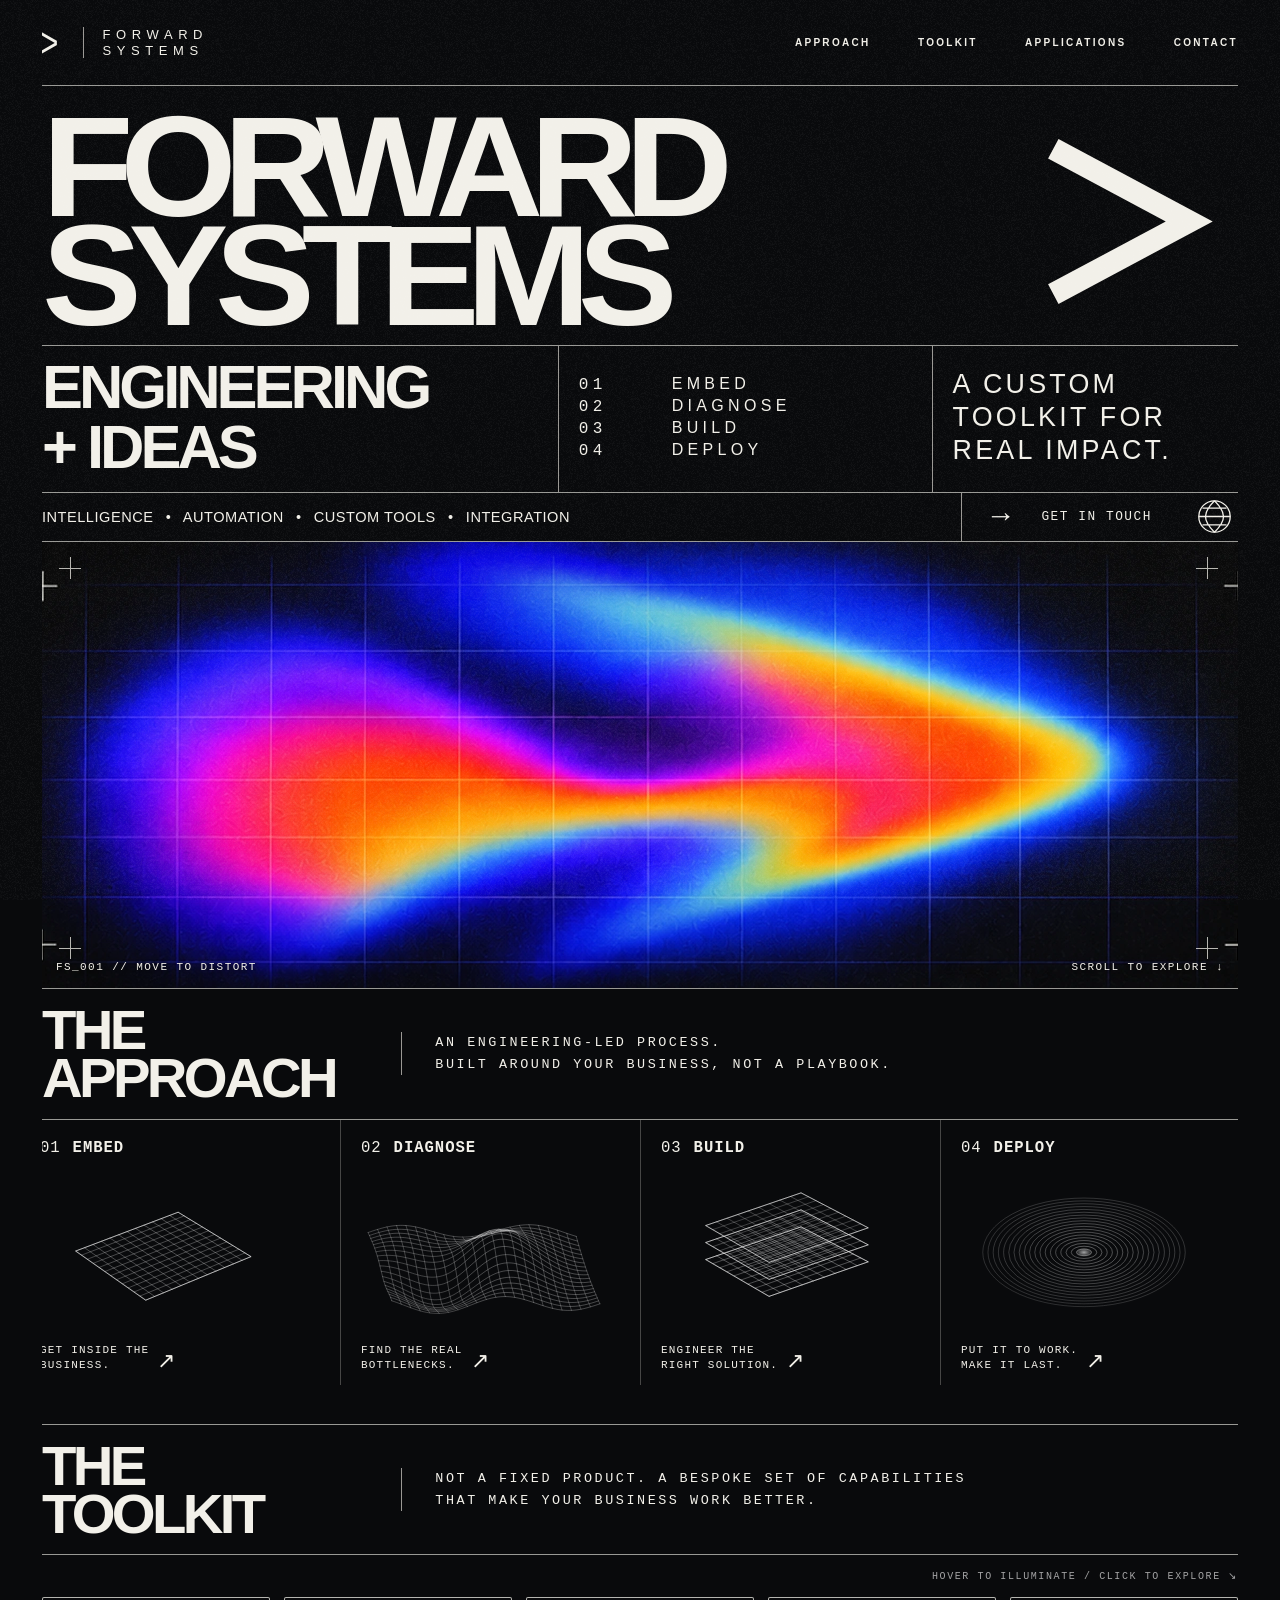
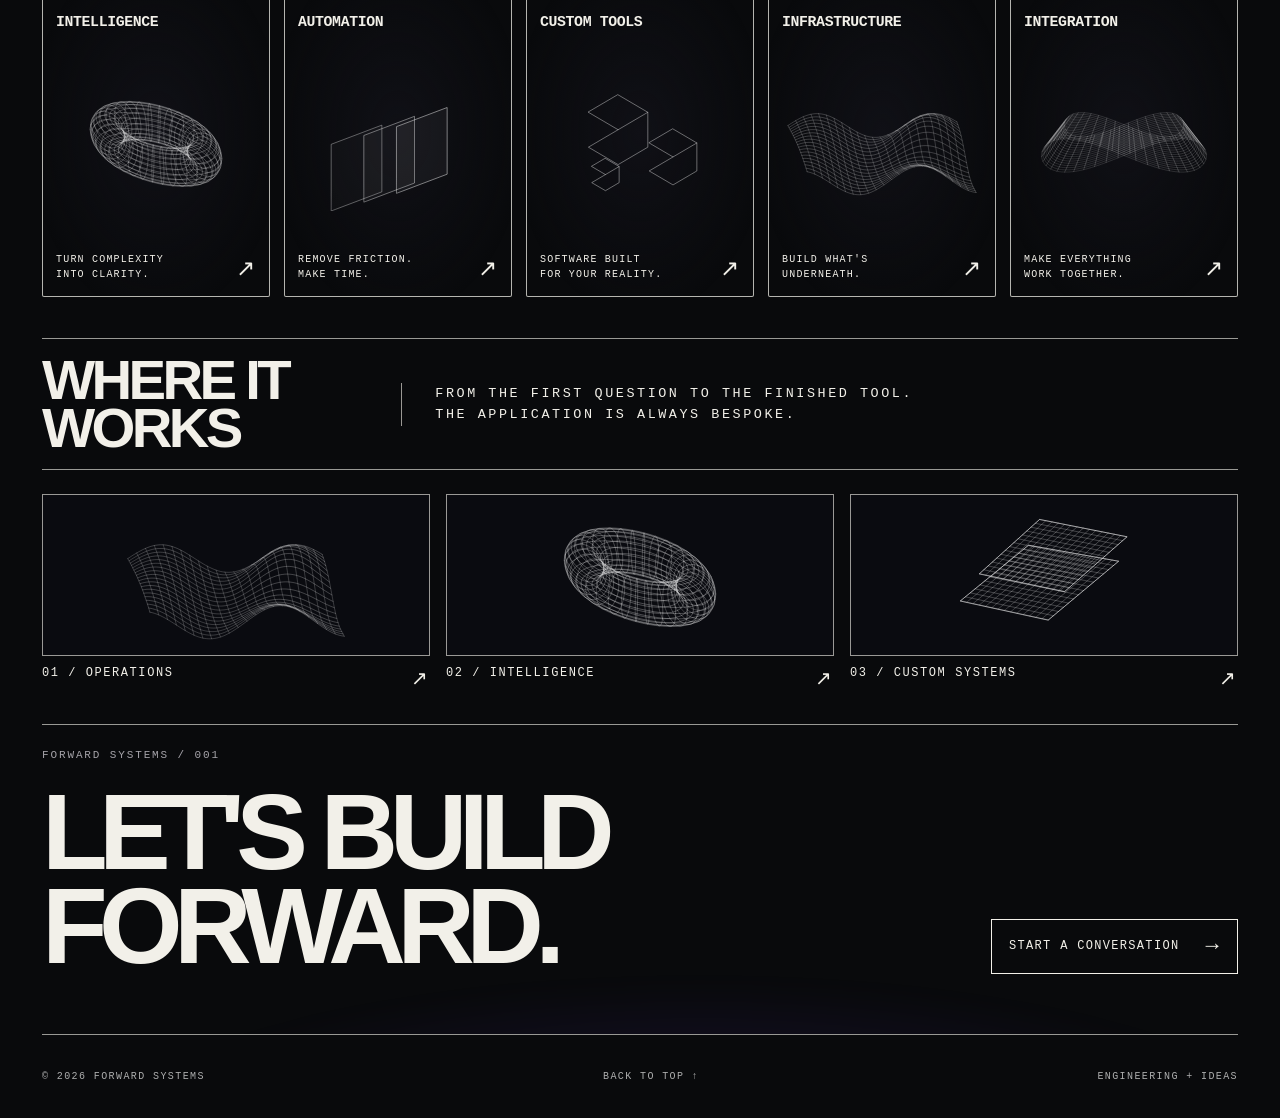
==== index.html @ bcd128d0 "Forward Systems V5 launch" ====
<!doctype html>
<html lang="en">
<head>
  <meta charset="utf-8">
  <meta name="viewport" content="width=device-width, initial-scale=1">
  <meta name="theme-color" content="#090a0c">
  <meta name="description" content="Forward Systems embeds inside organizations to find friction and build bespoke technology, tools, and workflows that transform business.">
  <title>Forward Systems | Engineering + Ideas</title>
  <link rel="icon" href="assets/favicon.svg" type="image/svg+xml">
  <link rel="preload" as="image" href="assets/heatmap-hero.webp">
  <link rel="stylesheet" href="styles.css">
  <script src="script.js" defer></script>
  <script src="hero-fluid.js" defer></script>
</head>
<body>
  <div class="page-wrap" id="top">
    <header class="masthead" aria-label="Main navigation">
      <a class="site-signature" href="#top" aria-label="Forward Systems, home"><span class="micro-chevron" aria-hidden="true">&gt;</span><span class="signature-name">FORWARD<br>SYSTEMS</span></a>
      <nav class="site-links" id="site-links" aria-label="Sections">
        <a href="#approach">APPROACH</a>
        <a href="#toolkit">TOOLKIT</a>
        <a href="#applications">APPLICATIONS</a>
        <a href="#contact">CONTACT</a>
      </nav>
      <button class="menu-toggle" id="menu-toggle" type="button" aria-controls="site-links" aria-expanded="false" aria-label="Toggle navigation"><span></span><span></span></button>
    </header>

    <main>
      <section class="splash" aria-labelledby="splash-heading">
        <div class="hero-heading-row">
          <h1 id="splash-heading">FORWARD<br>SYSTEMS</h1>
          <div class="hero-glyph" aria-hidden="true"><svg viewBox="0 0 190 190"><path d="M25 25 L156 95 L25 165" stroke="currentColor" stroke-width="23" stroke-linecap="square" stroke-linejoin="miter" fill="none"/></svg></div>
        </div>
        <div class="intro-matrix">
          <div class="intro-main">ENGINEERING<br><span>+ IDEAS</span></div>
          <div class="intro-steps"><span><b>01</b> EMBED</span><span><b>02</b> DIAGNOSE</span><span><b>03</b> BUILD</span><span><b>04</b> DEPLOY</span></div>
          <div class="intro-belief">A CUSTOM<br>TOOLKIT FOR<br>REAL IMPACT.</div>
        </div>
        <div class="ticker">
          <span class="ticker-list">INTELLIGENCE <i>•</i> AUTOMATION <i>•</i> CUSTOM TOOLS <i>•</i> INTEGRATION</span>
          <a href="#contact" class="ticker-link"><span aria-hidden="true">→</span> GET IN TOUCH</a>
          <span class="globe" aria-hidden="true"><svg viewBox="0 0 40 40" fill="none" stroke="currentColor" stroke-width="1.4"><circle cx="20" cy="20" r="17"/><path d="M3 20h34M20 3c-13 13-13 21 0 34M20 3c13 13 13 21 0 34M7 11h26M7 29h26"/></svg></span>
        </div>
        <div class="heatmap-stage" id="heatmap-stage" aria-label="Abstract illuminated heatmap moving across a technical grid">
          <img class="heatmap-fallback" src="assets/heatmap-hero.webp" alt="An infrared-inspired ribbon of electric blue, orange, and magenta light flowing through a dark geometric grid" fetchpriority="high">
          <canvas class="heatmap-fluid" id="heatmap-fluid" aria-hidden="true"></canvas>
          <span class="heatmap-corner top-left" aria-hidden="true"></span><span class="heatmap-corner top-right" aria-hidden="true"></span><span class="heatmap-corner bottom-left" aria-hidden="true"></span><span class="heatmap-corner bottom-right" aria-hidden="true"></span>
          <div class="heatmap-meta"><span id="heatmap-instruction">FS_001 // MOVE TO DISTORT</span><span>SCROLL TO EXPLORE ↓</span></div>
        </div>
      </section>

      <section class="content-section approach-section" id="approach" aria-labelledby="approach-heading">
        <div class="section-heading-row">
          <h2 id="approach-heading">THE<br>APPROACH</h2>
          <p>AN ENGINEERING-LED PROCESS.<br>BUILT AROUND YOUR BUSINESS, NOT A PLAYBOOK.</p>
        </div>
        <div class="process-grid">
          <button type="button" class="process-tile" data-process="0" aria-pressed="false" aria-label="Explore stage one: Embed">
            <span class="tile-title"><span>01</span> EMBED</span>
            <span class="process-art"><img src="assets/embed.svg" alt=""></span>
            <span class="tile-bottom"><span>GET INSIDE THE<br>BUSINESS.</span><span class="tile-arrow" aria-hidden="true">↗</span></span>
          </button>
          <button type="button" class="process-tile" data-process="1" aria-pressed="false" aria-label="Explore stage two: Diagnose">
            <span class="tile-title"><span>02</span> DIAGNOSE</span>
            <span class="process-art"><img src="assets/diagnose.svg" alt=""></span>
            <span class="tile-bottom"><span>FIND THE REAL<br>BOTTLENECKS.</span><span class="tile-arrow" aria-hidden="true">↗</span></span>
          </button>
          <button type="button" class="process-tile" data-process="2" aria-pressed="false" aria-label="Explore stage three: Build">
            <span class="tile-title"><span>03</span> BUILD</span>
            <span class="process-art"><img src="assets/build.svg" alt=""></span>
            <span class="tile-bottom"><span>ENGINEER THE<br>RIGHT SOLUTION.</span><span class="tile-arrow" aria-hidden="true">↗</span></span>
          </button>
          <button type="button" class="process-tile" data-process="3" aria-pressed="false" aria-label="Explore stage four: Deploy">
            <span class="tile-title"><span>04</span> DEPLOY</span>
            <span class="process-art"><img src="assets/deploy.svg" alt=""></span>
            <span class="tile-bottom"><span>PUT IT TO WORK.<br>MAKE IT LAST.</span><span class="tile-arrow" aria-hidden="true">↗</span></span>
          </button>
        </div>
        <div class="process-expanded" id="process-expanded" hidden aria-live="polite">
          <span id="process-index">01 / EMBED</span>
          <p id="process-description">We work inside your organization to understand the people, workflows, systems, and constraints before proposing a solution.</p>
          <button id="close-process" type="button" aria-label="Close process detail">×</button>
        </div>
      </section>

      <section class="content-section toolkit-section" id="toolkit" aria-labelledby="toolkit-heading">
        <div class="section-heading-row">
          <h2 id="toolkit-heading">THE<br>TOOLKIT</h2>
          <p>NOT A FIXED PRODUCT. A BESPOKE SET OF CAPABILITIES<br>THAT MAKE YOUR BUSINESS WORK BETTER.</p>
        </div>
        <p class="micro-instruction">HOVER TO ILLUMINATE / CLICK TO EXPLORE <span aria-hidden="true">↘</span></p>
        <div class="toolkit-grid">
          <button type="button" class="tool-card" data-tool="intelligence" aria-pressed="false" aria-label="Flip Intelligence card to read details">
            <span class="flip-inner"><span class="flip-front"><strong>INTELLIGENCE</strong><span class="tool-art"><img src="assets/intelligence.svg" alt=""></span><span class="card-foot">TURN COMPLEXITY<br>INTO CLARITY.<b aria-hidden="true">↗</b></span></span><span class="flip-back"><span class="back-overline">01 / TOOLKIT <b aria-hidden="true">×</b></span><strong>INTELLIGENCE</strong><span>Research systems, knowledge infrastructure, data analysis, and decision tools that make information useful.</span><small>TAP TO RETURN ↶</small></span></span>
          </button>
          <button type="button" class="tool-card" data-tool="automation" aria-pressed="false" aria-label="Flip Automation card to read details">
            <span class="flip-inner"><span class="flip-front"><strong>AUTOMATION</strong><span class="tool-art"><img src="assets/automation.svg" alt=""></span><span class="card-foot">REMOVE FRICTION.<br>MAKE TIME.<b aria-hidden="true">↗</b></span></span><span class="flip-back"><span class="back-overline">02 / TOOLKIT <b aria-hidden="true">×</b></span><strong>AUTOMATION</strong><span>Connected workflows that remove repetitive work, reduce errors, and let teams focus on higher-value decisions.</span><small>TAP TO RETURN ↶</small></span></span>
          </button>
          <button type="button" class="tool-card" data-tool="tools" aria-pressed="false" aria-label="Flip Custom Tools card to read details">
            <span class="flip-inner"><span class="flip-front"><strong>CUSTOM TOOLS</strong><span class="tool-art"><img src="assets/tools.svg" alt=""></span><span class="card-foot">SOFTWARE BUILT<br>FOR YOUR REALITY.<b aria-hidden="true">↗</b></span></span><span class="flip-back"><span class="back-overline">03 / TOOLKIT <b aria-hidden="true">×</b></span><strong>CUSTOM TOOLS</strong><span>Purpose-built dashboards, internal apps, interfaces, and products that fit your business instead of forcing a workaround.</span><small>TAP TO RETURN ↶</small></span></span>
          </button>
          <button type="button" class="tool-card" data-tool="infrastructure" aria-pressed="false" aria-label="Flip Infrastructure card to read details">
            <span class="flip-inner"><span class="flip-front"><strong>INFRASTRUCTURE</strong><span class="tool-art"><img src="assets/infrastructure.svg" alt=""></span><span class="card-foot">BUILD WHAT'S<br>UNDERNEATH.<b aria-hidden="true">↗</b></span></span><span class="flip-back"><span class="back-overline">04 / TOOLKIT <b aria-hidden="true">×</b></span><strong>INFRASTRUCTURE</strong><span>Reliable foundations for better operations: data pipelines, system architecture, APIs, and scalable technology.</span><small>TAP TO RETURN ↶</small></span></span>
          </button>
          <button type="button" class="tool-card" data-tool="integration" aria-pressed="false" aria-label="Flip Integration card to read details">
            <span class="flip-inner"><span class="flip-front"><strong>INTEGRATION</strong><span class="tool-art"><img src="assets/integration.svg" alt=""></span><span class="card-foot">MAKE EVERYTHING<br>WORK TOGETHER.<b aria-hidden="true">↗</b></span></span><span class="flip-back"><span class="back-overline">05 / TOOLKIT <b aria-hidden="true">×</b></span><strong>INTEGRATION</strong><span>We connect fragmented platforms, information, and teams into systems that operate as one.</span><small>TAP TO RETURN ↶</small></span></span>
          </button>
        </div>
      </section>

      <section class="content-section applications-section" id="applications" aria-labelledby="applications-heading">
        <div class="section-heading-row compact-heading">
          <h2 id="applications-heading">WHERE IT<br>WORKS</h2>
          <p>FROM THE FIRST QUESTION TO THE FINISHED TOOL.<br>THE APPLICATION IS ALWAYS BESPOKE.</p>
        </div>
        <div class="applications-grid">
          <button type="button" class="application-card" data-application="operations" aria-label="Explore business operations">
            <span class="application-preview"><img src="assets/work-operations.svg" alt=""></span><span class="application-caption"><span>01 / OPERATIONS</span><span>↗</span></span>
          </button>
          <button type="button" class="application-card" data-application="intelligence" aria-label="Explore organizational intelligence">
            <span class="application-preview"><img src="assets/work-intelligence.svg" alt=""></span><span class="application-caption"><span>02 / INTELLIGENCE</span><span>↗</span></span>
          </button>
          <button type="button" class="application-card" data-application="systems" aria-label="Explore custom systems">
            <span class="application-preview"><img src="assets/work-systems.svg" alt=""></span><span class="application-caption"><span>03 / CUSTOM SYSTEMS</span><span>↗</span></span>
          </button>
        </div>
      </section>

      <section class="contact-section" id="contact">
        <div class="contact-label">FORWARD SYSTEMS / 001</div>
        <div class="contact-content"><h2>LET'S BUILD<br>FORWARD.</h2><button type="button" class="contact-button" id="contact-trigger">START A CONVERSATION <span aria-hidden="true">→</span></button></div>
      </section>
    </main>
    <footer class="page-footer"><span>© <span id="year"></span> FORWARD SYSTEMS</span><a href="#top">BACK TO TOP ↑</a><span>ENGINEERING + IDEAS</span></footer>
  </div>

  <dialog class="info-dialog" id="application-dialog" aria-labelledby="application-title"><div class="dialog-content"><button type="button" class="dialog-exit" data-close-dialog aria-label="Close">×</button><div class="dialog-kicker" id="application-kicker"></div><h2 id="application-title"></h2><p id="application-text"></p><a class="dialog-link" href="#contact" id="application-cta">DISCUSS A PROJECT →</a></div></dialog>
  <dialog class="contact-dialog" id="contact-dialog" aria-labelledby="contact-title"><div class="dialog-content"><button type="button" class="dialog-exit" data-close-dialog aria-label="Close">×</button><div class="dialog-kicker">FORWARD SYSTEMS / CONTACT</div><h2 id="contact-title">WHAT ISN'T<br>WORKING?</h2><p>Tell us what you're trying to change. We'll start with a conversation.</p><form id="inquiry-form" action="thank-you.html" method="POST" name="forward-inquiries" data-netlify="true" netlify-honeypot="bot-field"><input type="hidden" name="form-name" value="forward-inquiries"><p class="honeypot"><label>Do not fill this field <input name="bot-field"></label></p><div class="contact-fields"><label>NAME<input required name="name" autocomplete="name" placeholder="Your name"></label><label>EMAIL<input required type="email" name="email" autocomplete="email" placeholder="Your email"></label><label class="wide">WHAT ARE YOU WORKING ON?<textarea required rows="4" name="message" placeholder="A few words about your business or challenge"></textarea></label></div><button type="submit" class="submit-btn">SEND INQUIRY →</button><p id="form-note" class="form-note">Form delivery is configured for Netlify hosting.</p></form></div></dialog>
</body>
</html>
---- styles.css ----
:root{--ink:#090a0c;--chalk:#f2f0e9;--faint:#a7a8aa;--line:rgba(243,241,232,.62);--thin:rgba(243,241,232,.26);--shadow:#14151a;--violet:#ad54ff;--blue:#3a9dff;--green:#baff37}
*{box-sizing:border-box}
html{scroll-behavior:smooth;scroll-padding-top:1.2rem}
body{margin:0;background:#090a0c;color:var(--chalk);font-family:Arial,Helvetica,sans-serif;-webkit-font-smoothing:antialiased}
body:after{content:"";background-image:url('assets/grain.png');background-size:256px 256px;position:fixed;inset:0;pointer-events:none;z-index:20;opacity:.26;mix-blend-mode:screen}
button,input,textarea{font:inherit}
button,a{-webkit-tap-highlight-color:transparent}
button{cursor:pointer}
a{color:inherit;text-decoration:none}
:focus-visible{outline:2px solid var(--green);outline-offset:4px}
.page-wrap{width:min(100% - 84px,1430px);margin:auto;overflow:clip}
.masthead{height:86px;display:flex;align-items:center;justify-content:space-between;border-bottom:1px solid var(--line);position:relative;z-index:10}
.site-signature{display:flex;align-items:center;gap:21px}
.micro-chevron{font-size:42px;line-height:.7;font-weight:300;transform:scaleX(.75);display:inline-block;margin-left:-5px}
.signature-name{font-size:13px;letter-spacing:.43em;line-height:1.16;border-left:1px solid var(--line);padding-left:19px}
.site-links{display:flex;gap:clamp(24px,3.7vw,67px);align-items:center}
.site-links a{font-size:10px;font-weight:700;letter-spacing:.23em;padding:8px 0;transition:color .22s}
.site-links a:hover{color:var(--green)}
.menu-toggle{display:none}
.splash{border-bottom:1px solid var(--line)}
.hero-heading-row{display:flex;align-items:center;justify-content:space-between;gap:5%;padding:22px 0 9px}
.hero-heading-row h1{margin:0;color:var(--chalk);font-family:Arial Black,Arial,Helvetica,sans-serif;font-weight:900;font-size:clamp(84px,11.7vw,178px);letter-spacing:-.089em;line-height:.76;transform:scaleY(.95);transform-origin:left center}
.hero-glyph{flex:0 0 18%;color:var(--chalk);display:grid;place-items:center}
.hero-glyph svg{width:85%;max-width:200px;height:auto}
.intro-matrix{display:grid;grid-template-columns:1.38fr 1fr .82fr;border-top:1px solid var(--line);border-bottom:1px solid var(--line);min-height:138px}
.intro-matrix>div{padding:13px 20px 16px;min-width:0}
.intro-matrix>div:first-child{padding-left:0}
.intro-matrix>div+div{border-left:1px solid var(--line)}
.intro-main{font-family:Arial Black,Arial,sans-serif;font-weight:900;line-height:.92;letter-spacing:-.065em;font-size:clamp(32px,4.8vw,69px)}
.intro-main span{display:inline-block;margin-top:4px}
.intro-steps{display:grid;gap:5px;align-content:center;font-size:clamp(13px,1.25vw,18px);letter-spacing:.27em;line-height:1}
.intro-steps span{white-space:nowrap}
.intro-steps b{font-weight:400;display:inline-block;margin-right:clamp(12px,4.4vw,70px);font-family:"Courier New",monospace}
.intro-belief{display:flex;align-items:center;font-size:clamp(17px,2.1vw,30px);line-height:1.23;letter-spacing:.12em}
.ticker{display:flex;align-items:center;min-height:48px;border-bottom:1px solid var(--line);gap:18px}
.ticker-list{flex:1;font-size:clamp(9px,1.14vw,16px);letter-spacing:.035em;white-space:nowrap}
.ticker-list i{font-style:normal;margin:0 .6vw}
.ticker-link{display:flex;align-items:center;gap:30px;font-family:'Courier New',monospace;letter-spacing:.12em;font-size:clamp(10px,1vw,14px);white-space:nowrap;border-left:1px solid var(--line);padding:0 26px 0 30px;min-height:48px;transition:background .25s,color .25s}
.ticker-link span{font-size:30px;line-height:0}
.ticker-link:hover{background:var(--chalk);color:var(--ink)}
.globe{width:37px;height:37px;flex:0 0 auto;margin-right:5px}.globe svg{width:100%;height:100%}
.heatmap-stage{position:relative;height:auto;aspect-ratio:2.68/1;background:#07080b;overflow:hidden;isolation:isolate}
.heatmap-stage .heatmap-fallback{width:100%;height:100%;object-fit:cover;display:block;object-position:50% 50%;transition:opacity .3s ease}
.heatmap-stage .heatmap-fluid{position:absolute;inset:0;width:100%;height:100%;display:block;opacity:0;pointer-events:none;transition:opacity .3s ease;z-index:0}
.heatmap-stage.fluid-ready .heatmap-fluid{opacity:1}
.heatmap-stage.fluid-ready .heatmap-fallback{opacity:0}
.heatmap-stage.fluid-ready{cursor:crosshair;touch-action:pan-y}
.heatmap-stage:before{content:"";position:absolute;inset:0;z-index:1;pointer-events:none;background:linear-gradient(to bottom,rgba(0,0,0,.1),transparent 30%,transparent 75%,rgba(0,0,0,.12))}
.heatmap-meta{position:absolute;bottom:15px;left:14px;right:14px;z-index:2;display:flex;justify-content:space-between;font:11px 'Courier New',monospace;letter-spacing:.13em;text-shadow:0 2px 6px black}
.heatmap-corner{position:absolute;width:25px;height:25px;z-index:2;opacity:.75}
.heatmap-corner:before,.heatmap-corner:after{content:"";position:absolute;background:var(--chalk)}
.heatmap-corner:before{width:22px;height:1px;top:12px;left:0}.heatmap-corner:after{width:1px;height:22px;left:11px;top:1px}
.heatmap-corner.top-left{left:17px;top:14px}.heatmap-corner.top-right{right:17px;top:14px}.heatmap-corner.bottom-left{left:17px;bottom:27px}.heatmap-corner.bottom-right{right:17px;bottom:27px}
.content-section{border-bottom:1px solid var(--line);padding:0 0 39px;scroll-margin-top:15px}
.section-heading-row{display:grid;grid-template-columns:30% 1fr;align-items:center;border-bottom:1px solid var(--line);min-height:119px}
.section-heading-row h2{font-family:Arial Black,Arial,Helvetica,sans-serif;font-size:clamp(38px,4.4vw,60px);font-weight:900;letter-spacing:-.065em;line-height:.85;margin:17px 0}
.section-heading-row p{border-left:1px solid var(--line);padding-left:4%;font-family:'Courier New',monospace;letter-spacing:.19em;font-size:clamp(11px,1.05vw,15px);line-height:1.6;max-width:700px}
.process-grid{display:grid;grid-template-columns:repeat(4,minmax(0,1fr));margin:0 -2px}
.process-tile{appearance:none;text-align:left;border:0;background:none;color:var(--chalk);padding:19px 20px 11px;display:flex;min-width:0;flex-direction:column;justify-content:space-between;min-height:265px;position:relative;transition:background-color .3s}
.process-tile:first-child{padding-left:0}
.process-tile+ .process-tile{border-left:1px solid var(--thin)}
.tile-title{display:flex;gap:12px;font:700 clamp(11px,1.22vw,16px) 'Courier New',monospace;white-space:nowrap;letter-spacing:.06em}
.tile-title span{font-weight:400}
.process-art{display:flex;align-items:center;justify-content:center;max-width:100%;height:175px;position:relative}
.process-art img{width:min(100%,270px);max-height:170px;filter:grayscale(1) brightness(2.15);opacity:.94;transition:filter .46s ease,opacity .46s ease,transform .46s ease}
.process-tile:hover .process-art img,.process-tile:focus-visible .process-art img,.process-tile.is-active .process-art img{filter:grayscale(0) drop-shadow(0 0 14px rgba(133,72,255,.5));opacity:1;transform:scale(1.08)}
.process-tile:hover,.process-tile.is-active{background:radial-gradient(ellipse at center,rgba(110,80,180,.08),transparent 70%)}
.tile-bottom{font:11px/1.4 'Courier New',monospace;letter-spacing:.11em;display:flex;justify-content:space-between;align-items:end;gap:8px}
.tile-arrow{font:22px Arial,sans-serif;transition:transform .25s,color .25s}
.process-tile:hover .tile-arrow{transform:translate(4px,-4px);color:var(--violet)}
.process-expanded{position:relative;border-top:1px solid var(--thin);background:linear-gradient(90deg,rgba(113,58,213,.11),rgba(10,10,10,0) 70%);display:flex;align-items:center;gap:35px;padding:25px 70px 25px 18px}
.process-expanded[hidden]{display:none}
.process-expanded>span{font:13px 'Courier New',monospace;letter-spacing:.09em;flex:0 0 165px;color:#bcb9c6}
.process-expanded p{font-size:15px;line-height:1.65;max-width:720px;margin:0;letter-spacing:.02em}
.process-expanded button{position:absolute;right:12px;top:13px;background:none;border:0;color:var(--chalk);font-size:26px}
.toolkit-section{padding-bottom:41px}
.micro-instruction{text-align:right;font:10px 'Courier New',monospace;letter-spacing:.16em;color:#a3a3a4;margin:15px 0}
.toolkit-grid{display:grid;grid-template-columns:repeat(5,minmax(0,1fr));gap:14px}
.tool-card{background:none;color:var(--chalk);border:0;padding:0;text-align:left;position:relative;perspective:1200px;aspect-ratio:.76/1;min-height:250px}
.flip-inner{display:block;position:relative;width:100%;height:100%;transform-style:preserve-3d;transition:transform .7s cubic-bezier(.18,.7,.2,1)}
.tool-card.is-flipped .flip-inner{transform:rotateY(180deg)}
.flip-front,.flip-back{position:absolute;inset:0;border:1px solid rgba(246,246,238,.73);border-radius:2px;display:flex;flex-direction:column;overflow:hidden;backface-visibility:hidden;-webkit-backface-visibility:hidden}
.flip-front{padding:17px 13px 14px;background:radial-gradient(ellipse at 50% 45%,rgba(20,20,28,.65),transparent 80%)}
.flip-front:before{content:"";position:absolute;inset:0;background:radial-gradient(ellipse at 50% 65%,rgba(130,56,255,.12),transparent 67%);opacity:0;transition:opacity .4s;pointer-events:none}
.tool-card:hover .flip-front:before,.tool-card:focus-visible .flip-front:before{opacity:1}
.flip-front>strong{font-family:'Courier New',monospace;font-weight:700;white-space:nowrap;font-size:clamp(11px,1.16vw,17px);line-height:1;letter-spacing:-.025em}
.tool-art{flex:1;display:flex;align-items:center;justify-content:center;min-height:0}
.tool-art img{width:135%;max-height:240px;max-width:none;object-fit:contain;filter:grayscale(1) brightness(2.1);opacity:.9;transition:filter .48s ease,opacity .48s ease,transform .48s ease}
.tool-card:hover .tool-art img,.tool-card:focus-visible .tool-art img{filter:grayscale(0) drop-shadow(0 0 12px rgba(127,61,247,.45));opacity:1;transform:scale(1.075)}
.card-foot{display:block;font:10px/1.45 'Courier New',monospace;letter-spacing:.12em;position:relative;padding-right:23px}
.card-foot b{position:absolute;right:0;bottom:0;font:23px Arial,sans-serif}
.flip-back{transform:rotateY(180deg);padding:17px;background:radial-gradient(ellipse at 95% 90%,rgba(115,54,207,.27),transparent 58%),linear-gradient(135deg,#101018,#060a13);border-color:var(--violet);box-shadow:0 0 22px rgba(141,62,255,.17)}
.back-overline{display:flex;justify-content:space-between;font:10px 'Courier New',monospace;letter-spacing:.12em;color:#bbbac4}
.back-overline b{font-size:23px;color:var(--chalk);font-weight:400;line-height:.55}
.flip-back strong{font:700 clamp(16px,1.6vw,23px)/1.1 Arial, sans-serif;letter-spacing:-.04em;margin-top:27px}
.flip-back>span:nth-of-type(2){font-size:clamp(11px,1.13vw,15px);line-height:1.55;margin-top:18px;max-width:260px;color:#e8e4f1}
.flip-back small{margin-top:auto;font:10px 'Courier New',monospace;letter-spacing:.08em;color:#a9a4c4}
.compact-heading{min-height:108px}
.applications-section{padding-bottom:34px}
.applications-grid{display:grid;grid-template-columns:repeat(3,minmax(0,1fr));gap:16px;margin-top:24px}
.application-card{color:var(--chalk);border:0;background:none;padding:0;min-width:0;text-align:left}
.application-preview{display:block;position:relative;aspect-ratio:2.4/1;overflow:hidden;border:1px solid var(--line);background:#0a0b10;transition:border-color .3s}
.application-preview:after{content:"";position:absolute;inset:0;background:radial-gradient(ellipse at center,rgba(117,66,235,.14),transparent 70%);opacity:0;transition:opacity .4s}
.application-preview img{width:100%;height:100%;object-fit:contain;filter:grayscale(1) brightness(2.0);opacity:.9;transition:filter .45s,opacity .45s,transform .45s}
.application-card:hover .application-preview img,.application-card:focus-visible .application-preview img{filter:grayscale(0) drop-shadow(0 0 14px rgba(108,82,226,.45));opacity:1;transform:scale(1.12)}
.application-card:hover .application-preview:after{opacity:1}
.application-caption{display:flex;justify-content:space-between;margin-top:10px;font:12px 'Courier New',monospace;letter-spacing:.13em}
.application-caption span:last-child{font:20px Arial,sans-serif}
.contact-section{position:relative;padding:24px 0 60px;border-bottom:1px solid var(--line);min-height:260px;overflow:hidden}
.contact-section:before{position:absolute;pointer-events:none;content:"";inset:auto 0 -110px 0;height:180px;background:radial-gradient(ellipse at 55% 96%,rgba(100,53,220,.18),transparent 64%);filter:blur(10px)}
.contact-label{font:11px 'Courier New',monospace;letter-spacing:.17em;color:#a5a3a9}
.contact-content{display:flex;align-items:end;justify-content:space-between;gap:30px;margin-top:24px;position:relative}
.contact-content h2{font-family:Arial Black,Arial,sans-serif;font-weight:900;font-size:clamp(49px,8.4vw,113px);letter-spacing:-.08em;line-height:.88;margin:0}
.contact-button{border:1px solid var(--chalk);background:none;color:var(--chalk);padding:14px 17px;font:12px 'Courier New',monospace;letter-spacing:.11em;white-space:nowrap;display:flex;gap:26px;align-items:center;transition:background .22s,color .22s}
.contact-button:hover{background:var(--chalk);color:var(--ink)}
.contact-button span{font-size:22px}
.page-footer{min-height:83px;display:flex;gap:25px;justify-content:space-between;align-items:center;color:#adaeae;font:10px 'Courier New',monospace;letter-spacing:.14em}
.page-footer a:hover{color:var(--green)}
/* Accessible dialogs */
dialog{border:1px solid #d5d0ce;color:var(--chalk);background:#0b0c10;box-shadow:0 25px 130px rgba(0,0,0,.9);width:min(calc(100% - 40px),640px);max-height:calc(100dvh - 40px);padding:0}
dialog::backdrop{background:rgba(0,0,0,.8);backdrop-filter:blur(7px)}
.dialog-content{padding:35px 39px 44px;position:relative}
.dialog-exit{position:absolute;top:11px;right:17px;background:none;border:0;color:var(--chalk);font-size:34px;font-weight:200}
.dialog-kicker{font:12px 'Courier New',monospace;letter-spacing:.19em;color:#af9fce;margin-bottom:20px}
dialog h2{font-family:Arial Black,Arial,sans-serif;font-size:clamp(36px,5vw,60px);line-height:.91;letter-spacing:-.06em;margin:0}
dialog p{font-size:17px;line-height:1.55;color:#c9c6cb;margin:22px 0 30px}
.dialog-link,.submit-btn{display:inline-flex;padding:14px 18px;background:transparent;border:1px solid var(--chalk);color:var(--chalk);font:12px 'Courier New',monospace;letter-spacing:.1em}
.dialog-link:hover,.submit-btn:hover{background:var(--chalk);color:#090a0c}
.contact-fields{display:grid;grid-template-columns:1fr 1fr;gap:16px}
.contact-fields label{font:11px 'Courier New',monospace;letter-spacing:.11em;display:flex;flex-direction:column;gap:9px}
.contact-fields label.wide{grid-column:1/-1}
.contact-fields input,.contact-fields textarea{background:transparent;border:1px solid #727279;border-radius:0;color:var(--chalk);font:14px Arial,sans-serif;letter-spacing:normal;padding:12px 10px;min-width:0;outline:none}
.contact-fields input:focus,.contact-fields textarea:focus{border-color:var(--violet)}
.submit-btn{margin-top:20px;width:100%;justify-content:center;cursor:pointer}
.honeypot{display:none}
#form-note{font:11px 'Courier New',monospace;margin:14px 0 0;color:#8e8a91}
#form-note.is-warning{color:#efbc71}
.thanks-page{min-height:100vh;display:grid;place-items:center}.thanks-page>div{max-width:700px;padding:25px}.thanks-page h1{font:900 clamp(64px,11vw,140px)/.9 Arial Black,Arial,sans-serif;letter-spacing:-.08em}.thanks-page p,.thanks-logo,.thanks-back{font:13px 'Courier New',monospace;letter-spacing:.1em}.thanks-back{display:inline-block;padding:15px;border:1px solid var(--chalk);margin-top:28px}
/* Responsive */
@media(max-width:1100px){.page-wrap{width:calc(100% - 50px)}.hero-heading-row h1{font-size:clamp(69px,11.7vw,127px)}.intro-steps b{margin-right:25px}.toolkit-grid{gap:10px}.tool-card{min-height:235px}.flip-front{padding:12px 9px}.flip-back{padding:14px 11px}.flip-back strong{margin-top:12px}}
@media(max-width:760px){
.page-wrap{width:calc(100% - 30px)}.masthead{height:67px}.signature-name{font-size:10px;letter-spacing:.32em}.micro-chevron{font-size:32px}.site-signature{gap:14px}.signature-name{padding-left:12px}
.menu-toggle{width:41px;height:40px;border:1px solid var(--line);background:none;display:flex;flex-direction:column;justify-content:center;gap:6px;align-items:center}.menu-toggle span{width:19px;height:1px;background:var(--chalk)}
.site-links{display:none;position:absolute;right:0;top:66px;width:min(280px,100%);padding:17px;gap:0;background:#0a0b0e;border:1px solid var(--line);flex-direction:column;align-items:stretch}.site-links.open{display:flex}.site-links a{padding:16px;border-bottom:1px solid var(--thin)}
.hero-heading-row{padding:27px 0 20px;gap:5px}.hero-heading-row h1{font-size:clamp(53px,12vw,90px);letter-spacing:-.088em}.hero-glyph{flex-basis:16%}.hero-glyph svg{width:100%}
.intro-matrix{grid-template-columns:1fr 1fr;min-height:unset}.intro-matrix>div{padding:13px 10px}.intro-matrix>div:first-child{padding-left:0}.intro-matrix>div:nth-child(3){grid-column:1/-1;border-left:0;border-top:1px solid var(--line);padding:10px 0 13px;display:block}.intro-main{font-size:clamp(25px,5.6vw,45px)}.intro-steps{font-size:12px;letter-spacing:.14em;gap:4px}.intro-steps b{margin-right:10px}.intro-belief{font-size:15px;letter-spacing:.09em}.intro-belief br{display:none}
.ticker{gap:8px;min-height:40px}.ticker-list{font-size:9px;overflow:hidden;text-overflow:clip;white-space:nowrap;line-height:1.4}.ticker-list i{margin:0 4px}.ticker-link{min-height:40px;font-size:9px;gap:7px;padding:0 8px}.ticker-link span{font-size:20px}.globe{display:none}
.heatmap-stage{aspect-ratio:1.7}.heatmap-stage .heatmap-fallback{object-fit:cover}.heatmap-meta{font-size:8px}.heatmap-corner{transform:scale(.7)}
.content-section{padding-bottom:24px}.section-heading-row{min-height:95px;grid-template-columns:40% 1fr}.section-heading-row h2{font-size:clamp(33px,6.1vw,52px)}.section-heading-row p{font-size:clamp(9px,1.5vw,11px);letter-spacing:.07em;padding-left:17px}
.process-grid{grid-template-columns:repeat(2,minmax(0,1fr))}.process-tile{min-height:230px;padding:14px 10px!important}.process-tile:nth-child(3){border-left:none;border-top:1px solid var(--thin)}.process-tile:nth-child(4){border-top:1px solid var(--thin)}.process-art{height:153px}.tile-bottom{font-size:9px}.process-expanded{display:block;padding:15px 45px 18px 12px}.process-expanded>span{font-size:10px}.process-expanded p{font-size:13px;margin-top:9px}
.toolkit-grid{grid-template-columns:repeat(2,minmax(0,1fr));gap:11px}.tool-card{aspect-ratio:.83;min-height:250px}.flip-front{padding:13px}.flip-front>strong{font-size:14px}.tool-art img{width:110%}.tool-card:last-child{grid-column:1/-1;max-width:calc(50% - 6px);width:100%;justify-self:center}.flip-back strong{font-size:20px}.flip-back>span:nth-of-type(2){font-size:13px}.micro-instruction{font-size:9px;margin:14px 0}
.applications-grid{gap:10px}.application-caption{font-size:9px}.application-preview{aspect-ratio:1.5}.contact-section{min-height:230px}.contact-content{align-items:start;flex-direction:column}.contact-content h2{font-size:clamp(53px,10.5vw,80px)}.contact-button{font-size:11px}.page-footer{font-size:8px;min-height:70px}.page-footer span:last-child{display:none}
}
@media(max-width:460px){.hero-heading-row h1{font-size:clamp(47px,11.5vw,63px)}.intro-steps{font-size:10px}.intro-main{font-size:clamp(25px,6.2vw,33px)}.ticker-list{font-size:8px}.ticker-link{font-size:8px}.heatmap-stage{aspect-ratio:1.3}.heatmap-stage .heatmap-fallback{object-position:58% center}.heatmap-meta span:first-child{display:none}.heatmap-meta{justify-content:end}.section-heading-row p{font-size:10px}.tool-card{min-height:245px}.card-foot{font-size:9px}.tool-art img{width:135%}.applications-grid{grid-template-columns:1fr;gap:19px}.application-preview{aspect-ratio:2.9}.application-caption{font-size:11px}.contact-fields{grid-template-columns:1fr}.contact-fields label.wide{grid-column:auto}.dialog-content{padding:30px 20px}}
@media(prefers-reduced-motion:reduce){html{scroll-behavior:auto}*,*:before,*:after{transition-duration:0.01ms!important;animation-duration:0.01ms!important}}

@media(prefers-reduced-motion:reduce){.heatmap-stage .heatmap-fluid{display:none}.heatmap-stage .heatmap-fallback{opacity:1!important}}
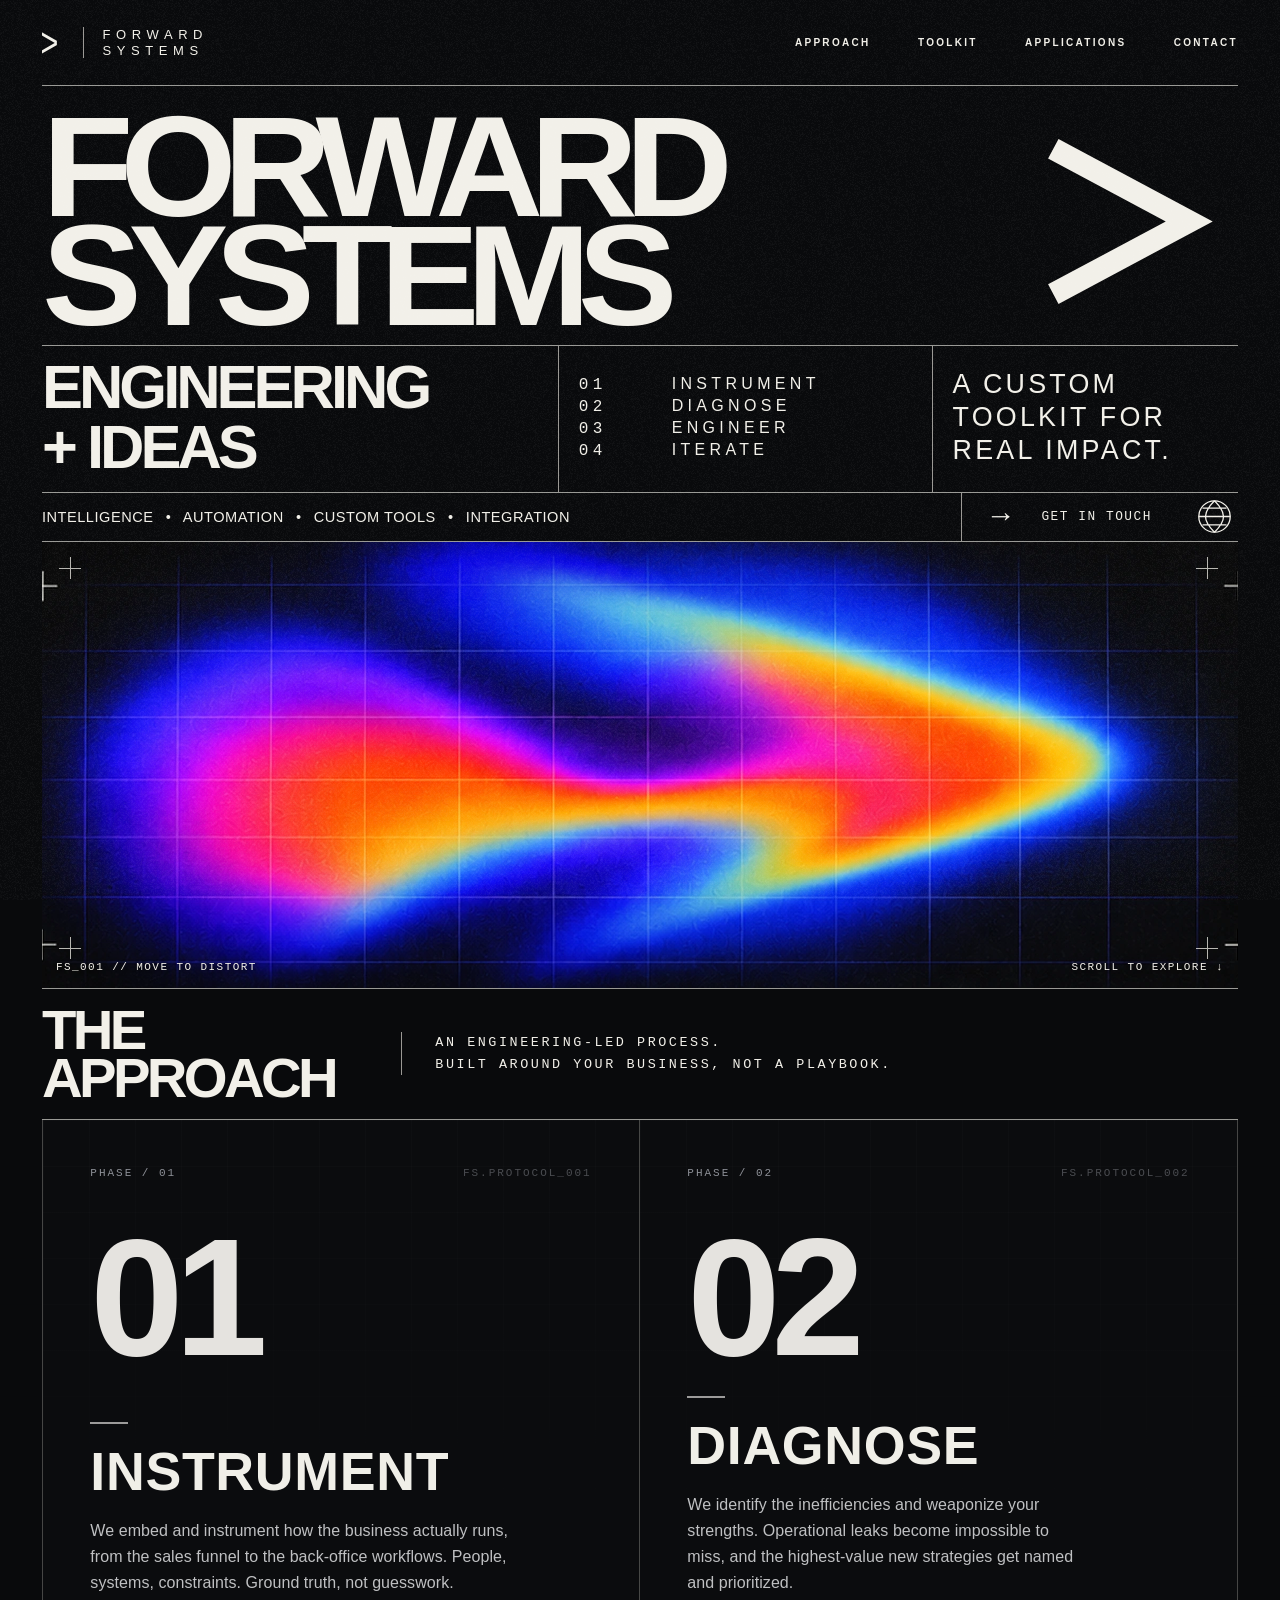
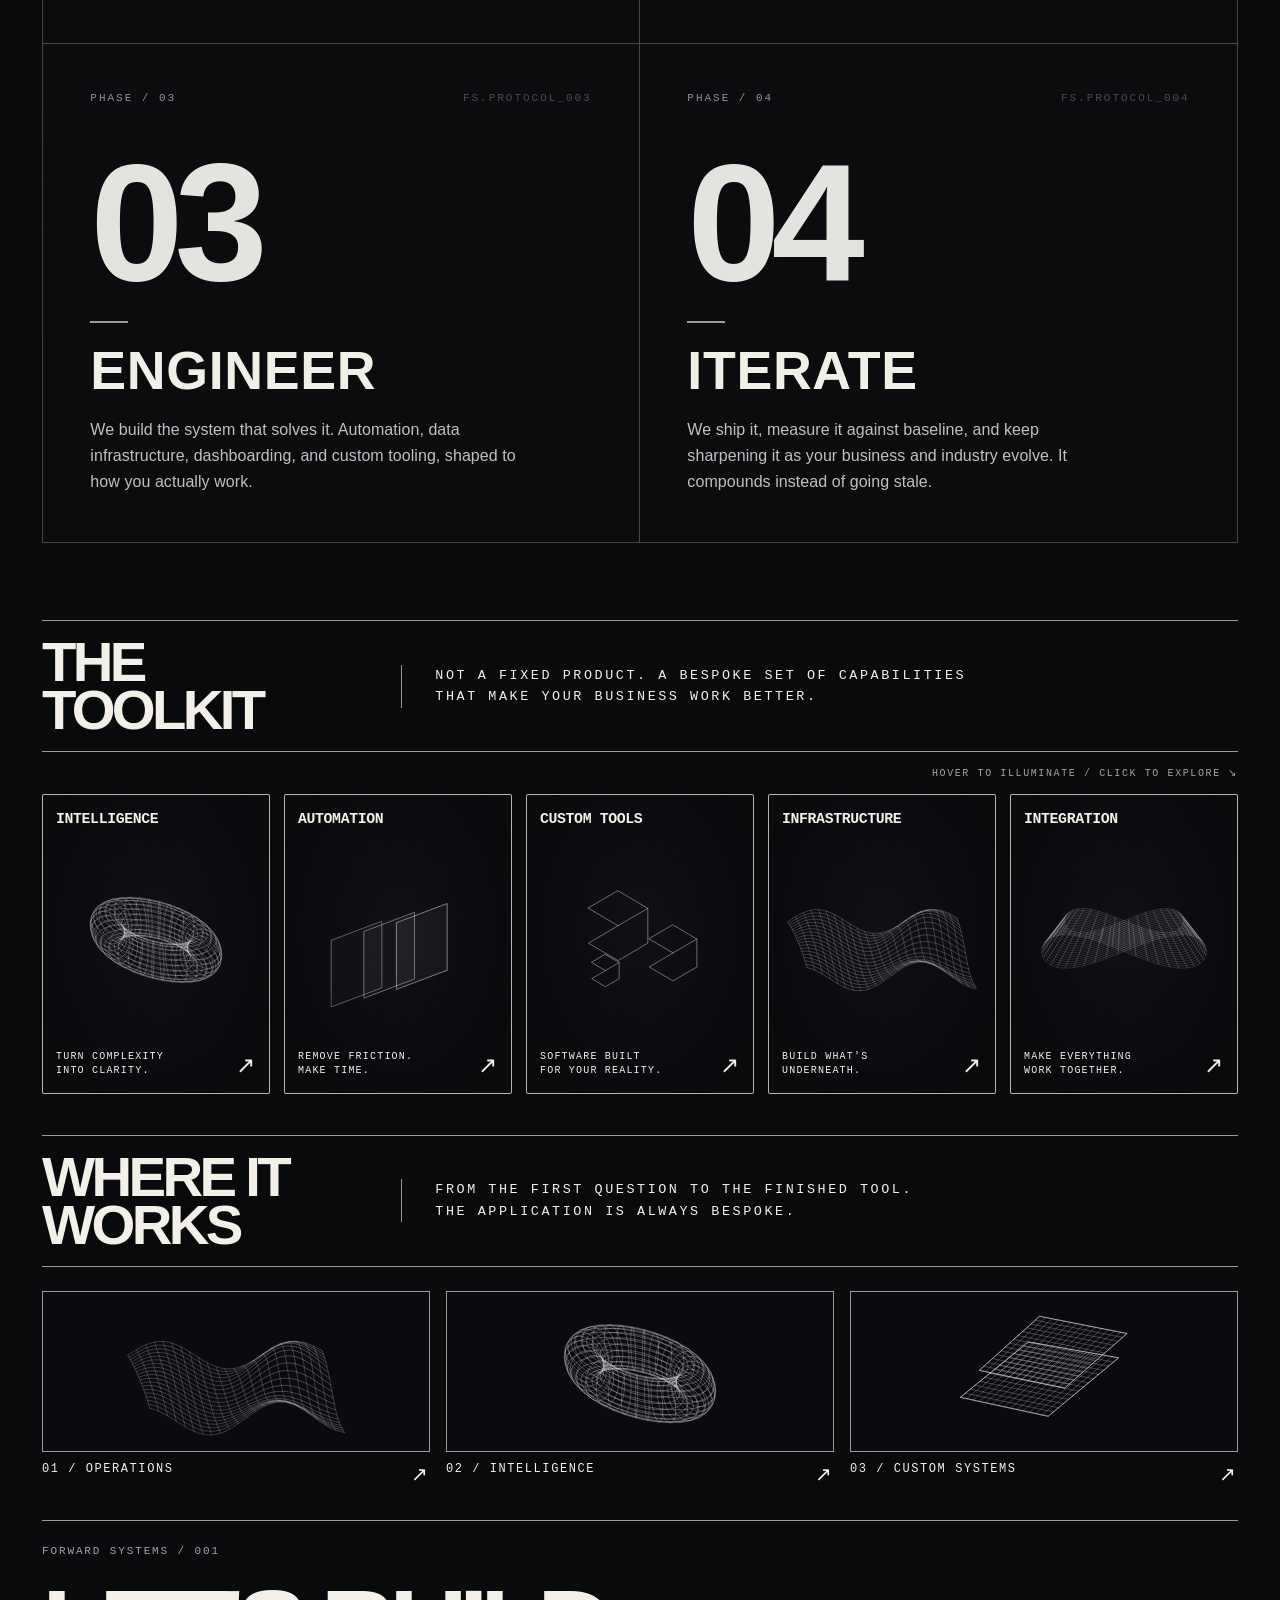
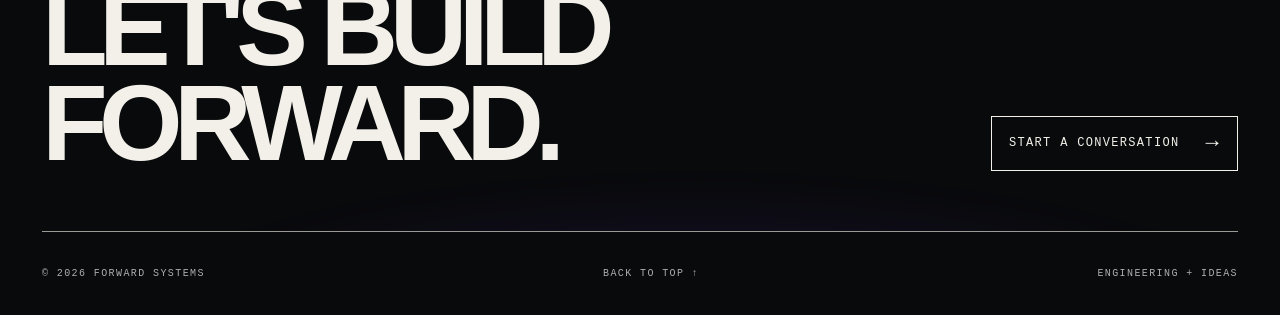
==== commit abf76af0: "V6 process redesign" ====
--- a/index.html
+++ b/index.html
@@ -33,7 +33,7 @@
         </div>
         <div class="intro-matrix">
           <div class="intro-main">ENGINEERING<br><span>+ IDEAS</span></div>
-          <div class="intro-steps"><span><b>01</b> EMBED</span><span><b>02</b> DIAGNOSE</span><span><b>03</b> BUILD</span><span><b>04</b> DEPLOY</span></div>
+          <div class="intro-steps"><span><b>01</b> INSTRUMENT</span><span><b>02</b> DIAGNOSE</span><span><b>03</b> ENGINEER</span><span><b>04</b> ITERATE</span></div>
           <div class="intro-belief">A CUSTOM<br>TOOLKIT FOR<br>REAL IMPACT.</div>
         </div>
         <div class="ticker">
@@ -54,32 +54,39 @@
           <h2 id="approach-heading">THE<br>APPROACH</h2>
           <p>AN ENGINEERING-LED PROCESS.<br>BUILT AROUND YOUR BUSINESS, NOT A PLAYBOOK.</p>
         </div>
-        <div class="process-grid">
-          <button type="button" class="process-tile" data-process="0" aria-pressed="false" aria-label="Explore stage one: Embed">
-            <span class="tile-title"><span>01</span> EMBED</span>
-            <span class="process-art"><img src="assets/embed.svg" alt=""></span>
-            <span class="tile-bottom"><span>GET INSIDE THE<br>BUSINESS.</span><span class="tile-arrow" aria-hidden="true">↗</span></span>
-          </button>
-          <button type="button" class="process-tile" data-process="1" aria-pressed="false" aria-label="Explore stage two: Diagnose">
-            <span class="tile-title"><span>02</span> DIAGNOSE</span>
-            <span class="process-art"><img src="assets/diagnose.svg" alt=""></span>
-            <span class="tile-bottom"><span>FIND THE REAL<br>BOTTLENECKS.</span><span class="tile-arrow" aria-hidden="true">↗</span></span>
-          </button>
-          <button type="button" class="process-tile" data-process="2" aria-pressed="false" aria-label="Explore stage three: Build">
-            <span class="tile-title"><span>03</span> BUILD</span>
-            <span class="process-art"><img src="assets/build.svg" alt=""></span>
-            <span class="tile-bottom"><span>ENGINEER THE<br>RIGHT SOLUTION.</span><span class="tile-arrow" aria-hidden="true">↗</span></span>
-          </button>
-          <button type="button" class="process-tile" data-process="3" aria-pressed="false" aria-label="Explore stage four: Deploy">
-            <span class="tile-title"><span>04</span> DEPLOY</span>
-            <span class="process-art"><img src="assets/deploy.svg" alt=""></span>
-            <span class="tile-bottom"><span>PUT IT TO WORK.<br>MAKE IT LAST.</span><span class="tile-arrow" aria-hidden="true">↗</span></span>
-          </button>
-        </div>
-        <div class="process-expanded" id="process-expanded" hidden aria-live="polite">
-          <span id="process-index">01 / EMBED</span>
-          <p id="process-description">We work inside your organization to understand the people, workflows, systems, and constraints before proposing a solution.</p>
-          <button id="close-process" type="button" aria-label="Close process detail">×</button>
+        <div class="process-grid" aria-label="The four stages of the Forward Systems process">
+          <article class="process-tile" aria-labelledby="process-title-01">
+            <div class="process-topline"><span>PHASE / 01</span><span>FS.PROTOCOL_001</span></div>
+            <div class="process-number" aria-hidden="true">01</div>
+            <div class="process-copy">
+              <h3 id="process-title-01">INSTRUMENT</h3>
+              <p>We embed and instrument how the business actually runs, from the sales funnel to the back-office workflows. People, systems, constraints. Ground truth, not guesswork.</p>
+            </div>
+          </article>
+          <article class="process-tile" aria-labelledby="process-title-02">
+            <div class="process-topline"><span>PHASE / 02</span><span>FS.PROTOCOL_002</span></div>
+            <div class="process-number" aria-hidden="true">02</div>
+            <div class="process-copy">
+              <h3 id="process-title-02">DIAGNOSE</h3>
+              <p>We identify the inefficiencies and weaponize your strengths. Operational leaks become impossible to miss, and the highest-value new strategies get named and prioritized.</p>
+            </div>
+          </article>
+          <article class="process-tile" aria-labelledby="process-title-03">
+            <div class="process-topline"><span>PHASE / 03</span><span>FS.PROTOCOL_003</span></div>
+            <div class="process-number" aria-hidden="true">03</div>
+            <div class="process-copy">
+              <h3 id="process-title-03">ENGINEER</h3>
+              <p>We build the system that solves it. Automation, data infrastructure, dashboarding, and custom tooling, shaped to how you actually work.</p>
+            </div>
+          </article>
+          <article class="process-tile" aria-labelledby="process-title-04">
+            <div class="process-topline"><span>PHASE / 04</span><span>FS.PROTOCOL_004</span></div>
+            <div class="process-number" aria-hidden="true">04</div>
+            <div class="process-copy">
+              <h3 id="process-title-04">ITERATE</h3>
+              <p>We ship it, measure it against baseline, and keep sharpening it as your business and industry evolve. It compounds instead of going stale.</p>
+            </div>
+          </article>
         </div>
       </section>
 
--- a/styles.css
+++ b/styles.css
@@ -55,24 +55,24 @@
 .section-heading-row{display:grid;grid-template-columns:30% 1fr;align-items:center;border-bottom:1px solid var(--line);min-height:119px}
 .section-heading-row h2{font-family:Arial Black,Arial,Helvetica,sans-serif;font-size:clamp(38px,4.4vw,60px);font-weight:900;letter-spacing:-.065em;line-height:.85;margin:17px 0}
 .section-heading-row p{border-left:1px solid var(--line);padding-left:4%;font-family:'Courier New',monospace;letter-spacing:.19em;font-size:clamp(11px,1.05vw,15px);line-height:1.6;max-width:700px}
-.process-grid{display:grid;grid-template-columns:repeat(4,minmax(0,1fr));margin:0 -2px}
-.process-tile{appearance:none;text-align:left;border:0;background:none;color:var(--chalk);padding:19px 20px 11px;display:flex;min-width:0;flex-direction:column;justify-content:space-between;min-height:265px;position:relative;transition:background-color .3s}
-.process-tile:first-child{padding-left:0}
-.process-tile+ .process-tile{border-left:1px solid var(--thin)}
-.tile-title{display:flex;gap:12px;font:700 clamp(11px,1.22vw,16px) 'Courier New',monospace;white-space:nowrap;letter-spacing:.06em}
-.tile-title span{font-weight:400}
-.process-art{display:flex;align-items:center;justify-content:center;max-width:100%;height:175px;position:relative}
-.process-art img{width:min(100%,270px);max-height:170px;filter:grayscale(1) brightness(2.15);opacity:.94;transition:filter .46s ease,opacity .46s ease,transform .46s ease}
-.process-tile:hover .process-art img,.process-tile:focus-visible .process-art img,.process-tile.is-active .process-art img{filter:grayscale(0) drop-shadow(0 0 14px rgba(133,72,255,.5));opacity:1;transform:scale(1.08)}
-.process-tile:hover,.process-tile.is-active{background:radial-gradient(ellipse at center,rgba(110,80,180,.08),transparent 70%)}
-.tile-bottom{font:11px/1.4 'Courier New',monospace;letter-spacing:.11em;display:flex;justify-content:space-between;align-items:end;gap:8px}
-.tile-arrow{font:22px Arial,sans-serif;transition:transform .25s,color .25s}
-.process-tile:hover .tile-arrow{transform:translate(4px,-4px);color:var(--violet)}
-.process-expanded{position:relative;border-top:1px solid var(--thin);background:linear-gradient(90deg,rgba(113,58,213,.11),rgba(10,10,10,0) 70%);display:flex;align-items:center;gap:35px;padding:25px 70px 25px 18px}
-.process-expanded[hidden]{display:none}
-.process-expanded>span{font:13px 'Courier New',monospace;letter-spacing:.09em;flex:0 0 165px;color:#bcb9c6}
-.process-expanded p{font-size:15px;line-height:1.65;max-width:720px;margin:0;letter-spacing:.02em}
-.process-expanded button{position:absolute;right:12px;top:13px;background:none;border:0;color:var(--chalk);font-size:26px}
+/* Process 2x2 / industrial editorial system. No pictograms or hidden copy. */
+.approach-section{padding-bottom:clamp(46px,6vw,100px)}
+.process-grid{display:grid;grid-template-columns:repeat(2,minmax(0,1fr));border:1px solid var(--thin);border-top:0;isolation:isolate}
+.process-tile{min-width:0;min-height:clamp(410px,34.5vw,516px);padding:clamp(26px,3.7vw,56px);display:flex;flex-direction:column;position:relative;overflow:hidden;background:#0b0c0e;isolation:isolate}
+.process-tile:nth-child(odd){border-right:1px solid var(--thin)}
+.process-tile:nth-child(-n+2){border-bottom:1px solid var(--thin)}
+.process-tile::before{content:"";position:absolute;inset:0;z-index:-1;opacity:.42;pointer-events:none;background-image:linear-gradient(rgba(238,239,244,.038) 1px,transparent 1px),linear-gradient(90deg,rgba(238,239,244,.038) 1px,transparent 1px);background-size:46px 46px;background-position:0 0;mask-image:linear-gradient(to bottom,#000,transparent 82%)}
+.process-tile::after{content:"";position:absolute;inset:0;z-index:-1;pointer-events:none;opacity:0;transform:scale(1.08);background:radial-gradient(ellipse at 78% 36%,rgba(108,75,228,.18),transparent 53%),radial-gradient(ellipse at 8% 13%,rgba(45,129,209,.075),transparent 55%);transition:opacity .5s ease,transform .7s ease}
+.process-tile:hover::after{opacity:1;transform:scale(1)}
+.process-topline{display:flex;justify-content:space-between;gap:16px;font:11px/1.1 'Courier New',monospace;letter-spacing:.18em;color:#8e9198;white-space:nowrap}
+.process-topline span:last-child{opacity:.48}
+.process-number{font-family:Impact,'Arial Narrow','Arial Black',Arial,sans-serif;font-weight:900;font-size:clamp(116px,13.1vw,196px);line-height:.8;letter-spacing:-.055em;color:#e5e3df;margin:clamp(36px,4vw,66px) 0 32px;transform-origin:left center;transition:color .4s ease,text-shadow .5s ease,transform .5s ease}
+.process-tile:hover .process-number{color:#f8f8f9;text-shadow:14px 0 45px rgba(133,84,255,.18);transform:translateX(5px)}
+.process-copy{margin-top:auto;max-width:560px;position:relative;z-index:1}
+.process-copy::before{content:"";display:block;width:38px;height:2px;background:#9c9b9a;margin-bottom:22px;transition:width .45s,background .45s,box-shadow .45s}
+.process-tile:hover .process-copy::before{width:86px;background:#b79cff;box-shadow:0 0 16px rgba(134,77,255,.55)}
+.process-copy h3{font-family:Impact,'Arial Narrow','Arial Black',Arial,sans-serif;font-size:clamp(39px,4.2vw,65px);font-weight:900;line-height:.95;letter-spacing:.012em;margin:0 0 21px;color:#f0efe8}
+.process-copy p{font:400 clamp(15px,1.25vw,18px)/1.62 Arial,Helvetica,sans-serif;color:#bfc0c2;max-width:48ch;letter-spacing:.004em;margin:0;text-wrap:pretty}
 .toolkit-section{padding-bottom:41px}
 .micro-instruction{text-align:right;font:10px 'Courier New',monospace;letter-spacing:.16em;color:#a3a3a4;margin:15px 0}
 .toolkit-grid{display:grid;grid-template-columns:repeat(5,minmax(0,1fr));gap:14px}
@@ -147,7 +147,7 @@
 .ticker{gap:8px;min-height:40px}.ticker-list{font-size:9px;overflow:hidden;text-overflow:clip;white-space:nowrap;line-height:1.4}.ticker-list i{margin:0 4px}.ticker-link{min-height:40px;font-size:9px;gap:7px;padding:0 8px}.ticker-link span{font-size:20px}.globe{display:none}
 .heatmap-stage{aspect-ratio:1.7}.heatmap-stage .heatmap-fallback{object-fit:cover}.heatmap-meta{font-size:8px}.heatmap-corner{transform:scale(.7)}
 .content-section{padding-bottom:24px}.section-heading-row{min-height:95px;grid-template-columns:40% 1fr}.section-heading-row h2{font-size:clamp(33px,6.1vw,52px)}.section-heading-row p{font-size:clamp(9px,1.5vw,11px);letter-spacing:.07em;padding-left:17px}
-.process-grid{grid-template-columns:repeat(2,minmax(0,1fr))}.process-tile{min-height:230px;padding:14px 10px!important}.process-tile:nth-child(3){border-left:none;border-top:1px solid var(--thin)}.process-tile:nth-child(4){border-top:1px solid var(--thin)}.process-art{height:153px}.tile-bottom{font-size:9px}.process-expanded{display:block;padding:15px 45px 18px 12px}.process-expanded>span{font-size:10px}.process-expanded p{font-size:13px;margin-top:9px}
+.process-grid{grid-template-columns:1fr}.process-tile{min-height:390px;padding:30px 27px}.process-tile:nth-child(odd){border-right:0}.process-tile:not(:last-child){border-bottom:1px solid var(--thin)}.process-topline{font-size:10px}.process-number{font-size:clamp(120px,25vw,175px);margin:30px 0 34px}.process-copy h3{font-size:clamp(42px,10vw,59px)}.process-copy p{font-size:16px;line-height:1.58;max-width:58ch}
 .toolkit-grid{grid-template-columns:repeat(2,minmax(0,1fr));gap:11px}.tool-card{aspect-ratio:.83;min-height:250px}.flip-front{padding:13px}.flip-front>strong{font-size:14px}.tool-art img{width:110%}.tool-card:last-child{grid-column:1/-1;max-width:calc(50% - 6px);width:100%;justify-self:center}.flip-back strong{font-size:20px}.flip-back>span:nth-of-type(2){font-size:13px}.micro-instruction{font-size:9px;margin:14px 0}
 .applications-grid{gap:10px}.application-caption{font-size:9px}.application-preview{aspect-ratio:1.5}.contact-section{min-height:230px}.contact-content{align-items:start;flex-direction:column}.contact-content h2{font-size:clamp(53px,10.5vw,80px)}.contact-button{font-size:11px}.page-footer{font-size:8px;min-height:70px}.page-footer span:last-child{display:none}
 }
@@ -155,3 +155,22 @@
 @media(prefers-reduced-motion:reduce){html{scroll-behavior:auto}*,*:before,*:after{transition-duration:0.01ms!important;animation-duration:0.01ms!important}}
 
 @media(prefers-reduced-motion:reduce){.heatmap-stage .heatmap-fluid{display:none}.heatmap-stage .heatmap-fallback{opacity:1!important}}
+
+@media(min-width:761px) and (max-width:1040px){
+.process-tile{min-height:470px;padding:30px 28px}
+.process-number{font-size:clamp(115px,13vw,160px)}
+.process-copy h3{font-size:clamp(39px,4.8vw,53px)}
+.process-copy p{font-size:15px}
+}
+@media(max-width:460px){
+.process-tile{min-height:400px;padding:26px 22px}
+.process-topline{font-size:9px}
+.process-number{font-size:132px;margin:30px 0 25px}
+.process-copy h3{font-size:45px;margin-bottom:17px}
+.process-copy p{font-size:15.5px;line-height:1.61}
+}
+@media(max-width:760px){
+.approach-section .section-heading-row{grid-template-columns:1fr;gap:10px;padding:18px 0 22px}
+.approach-section .section-heading-row h2{font-size:clamp(40px,9.2vw,64px);margin:0}
+.approach-section .section-heading-row p{border-left:0;padding:0;margin:0;max-width:50ch;font-size:11px;line-height:1.7;letter-spacing:.12em}
+}
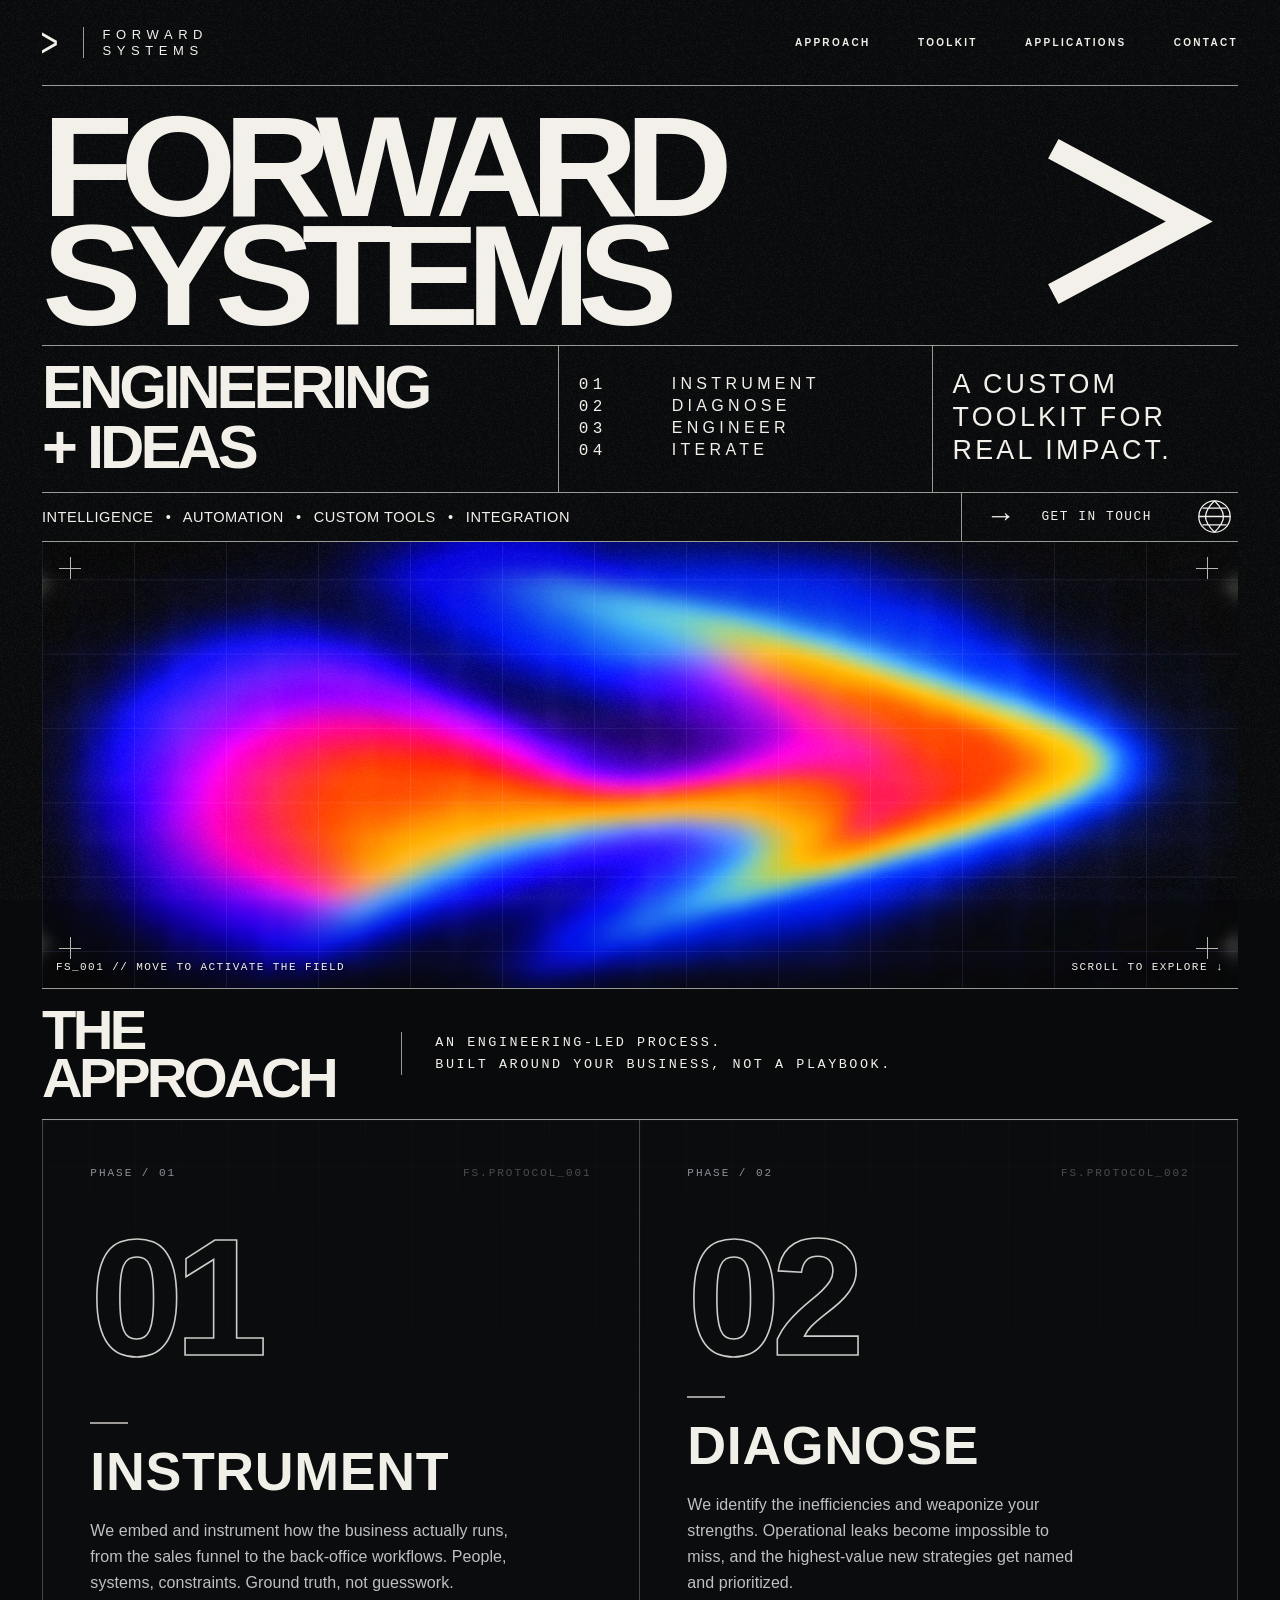
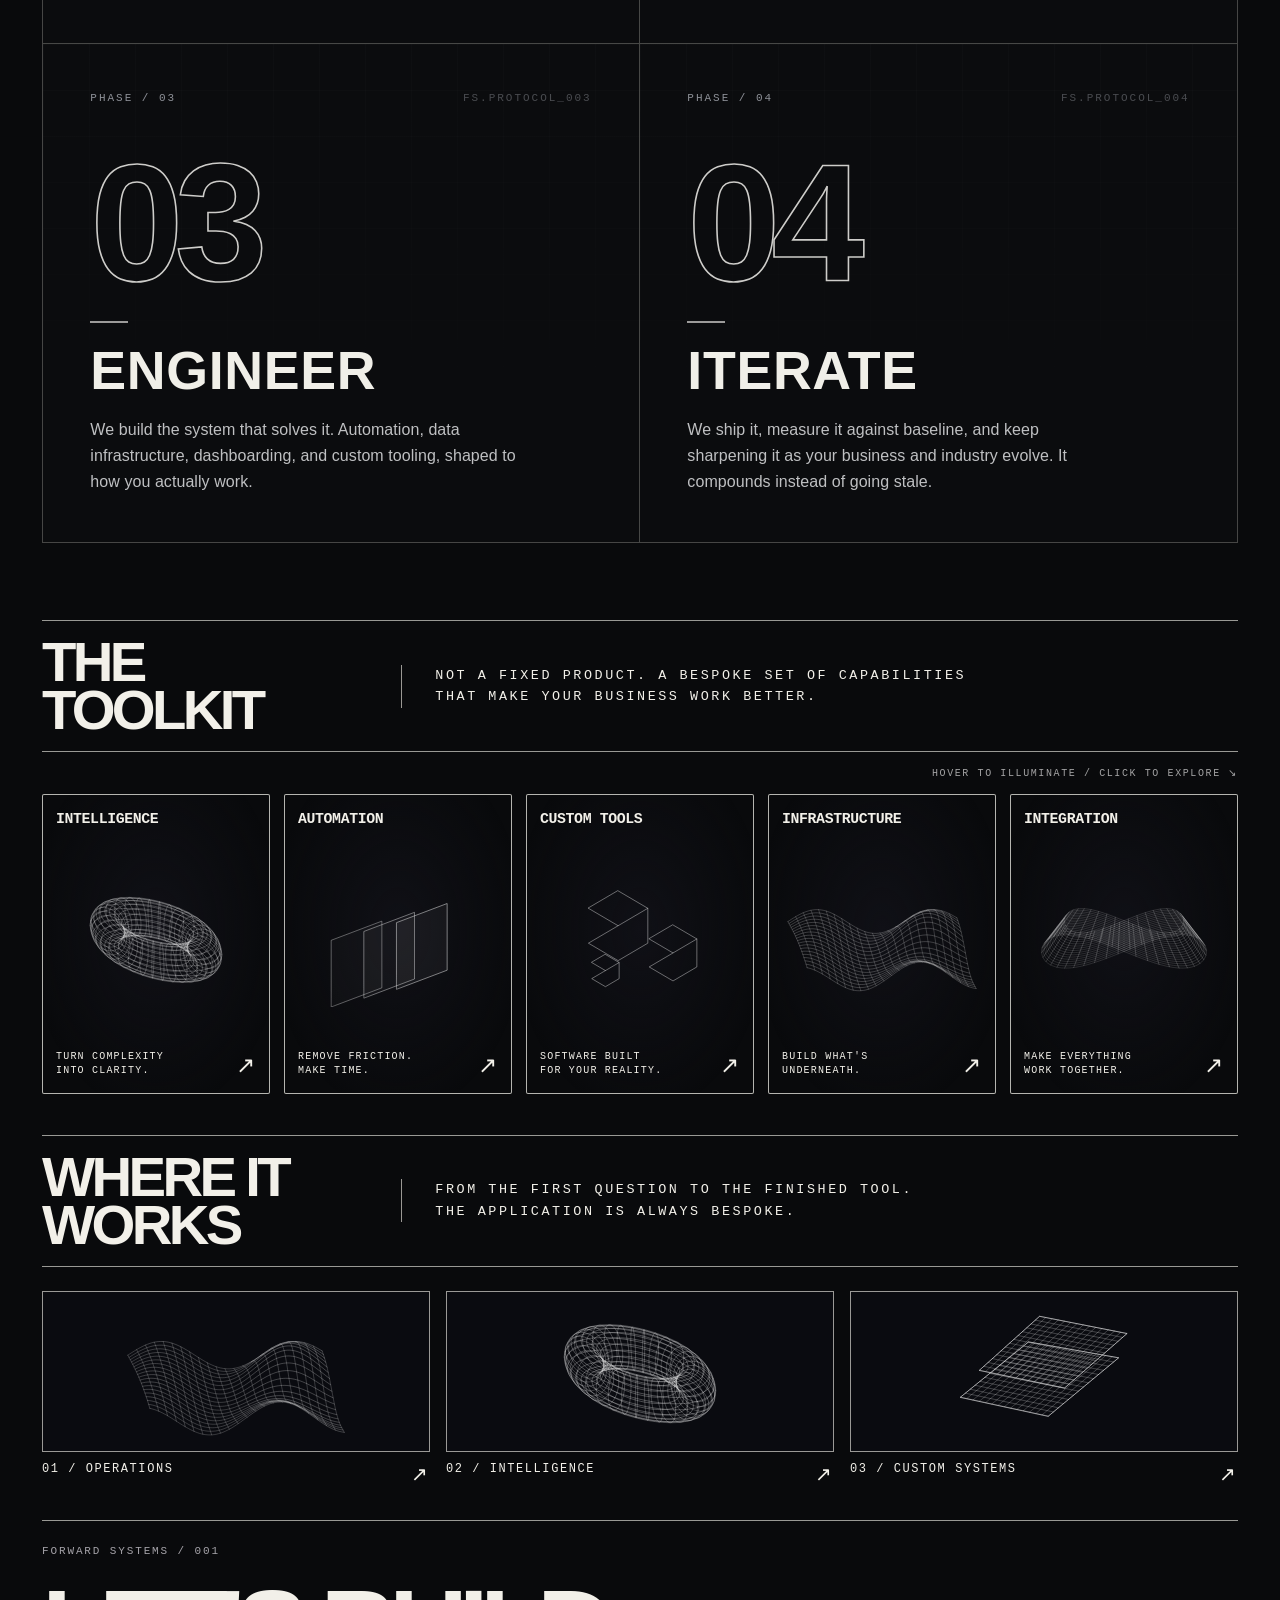
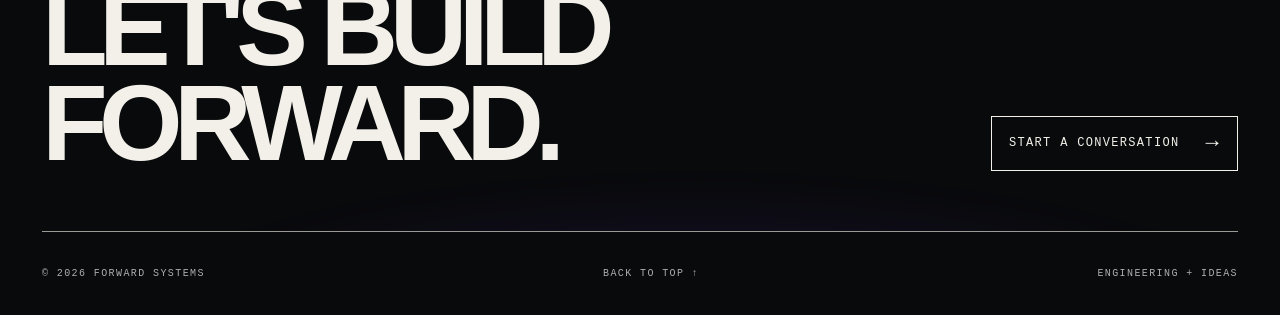
==== commit 11f58e77: "V7 flowing heatmap and outlined process" ====
--- a/index.html
+++ b/index.html
@@ -8,9 +8,9 @@
   <title>Forward Systems | Engineering + Ideas</title>
   <link rel="icon" href="assets/favicon.svg" type="image/svg+xml">
   <link rel="preload" as="image" href="assets/heatmap-hero.webp">
-  <link rel="stylesheet" href="styles.css">
+  <link rel="stylesheet" href="styles.css?v=7">
   <script src="script.js" defer></script>
-  <script src="hero-fluid.js" defer></script>
+  <script src="hero-fluid.js?v=7" defer></script>
 </head>
 <body>
   <div class="page-wrap" id="top">
@@ -41,11 +41,13 @@
           <a href="#contact" class="ticker-link"><span aria-hidden="true">→</span> GET IN TOUCH</a>
           <span class="globe" aria-hidden="true"><svg viewBox="0 0 40 40" fill="none" stroke="currentColor" stroke-width="1.4"><circle cx="20" cy="20" r="17"/><path d="M3 20h34M20 3c-13 13-13 21 0 34M20 3c13 13 13 21 0 34M7 11h26M7 29h26"/></svg></span>
         </div>
-        <div class="heatmap-stage" id="heatmap-stage" aria-label="Abstract illuminated heatmap moving across a technical grid">
+        <div class="heatmap-stage" id="heatmap-stage" aria-label="Live ultraviolet color field flowing through a technical grid">
           <img class="heatmap-fallback" src="assets/heatmap-hero.webp" alt="An infrared-inspired ribbon of electric blue, orange, and magenta light flowing through a dark geometric grid" fetchpriority="high">
           <canvas class="heatmap-fluid" id="heatmap-fluid" aria-hidden="true"></canvas>
+          <div class="heatmap-grid" aria-hidden="true"></div>
+          <div class="heatmap-cursor" aria-hidden="true"></div>
           <span class="heatmap-corner top-left" aria-hidden="true"></span><span class="heatmap-corner top-right" aria-hidden="true"></span><span class="heatmap-corner bottom-left" aria-hidden="true"></span><span class="heatmap-corner bottom-right" aria-hidden="true"></span>
-          <div class="heatmap-meta"><span id="heatmap-instruction">FS_001 // MOVE TO DISTORT</span><span>SCROLL TO EXPLORE ↓</span></div>
+          <div class="heatmap-meta"><span id="heatmap-instruction">FS_001 // MOVE TO ACTIVATE THE FIELD</span><span>SCROLL TO EXPLORE ↓</span></div>
         </div>
       </section>
 
--- a/styles.css
+++ b/styles.css
@@ -174,3 +174,16 @@
 .approach-section .section-heading-row h2{font-size:clamp(40px,9.2vw,64px);margin:0}
 .approach-section .section-heading-row p{border-left:0;padding:0;margin:0;max-width:50ch;font-size:11px;line-height:1.7;letter-spacing:.12em}
 }
+
+
+/* V7 / COLOR FLOW: stationary grid overlays the dynamically advected color texture. */
+.heatmap-stage .heatmap-grid{position:absolute;inset:0;z-index:1;pointer-events:none;opacity:0;transition:opacity .35s ease;background-image:linear-gradient(to right,rgba(144,139,223,.22) 1px,transparent 1px),linear-gradient(to bottom,rgba(144,139,223,.20) 1px,transparent 1px);background-size:calc(100% / 13) calc(100% / 6);background-position:center center;mix-blend-mode:screen}
+.heatmap-stage.fluid-ready .heatmap-grid{opacity:.54}
+.heatmap-stage .heatmap-cursor{position:absolute;z-index:1;width:10px;height:10px;left:var(--pointer-x,50%);top:var(--pointer-y,50%);transform:translate(-50%,-50%);border:1px solid rgba(220,210,255,.75);border-radius:50%;pointer-events:none;opacity:0;box-shadow:0 0 0 17px rgba(133,88,255,.035),0 0 17px rgba(133,88,255,.22);transition:opacity .3s ease}
+.heatmap-stage.fluid-ready.is-engaged .heatmap-cursor{opacity:.75}
+/* Outline treatment stays monochrome until activation, preserving V6 layout. */
+.process-number{color:transparent!important;-webkit-text-fill-color:transparent;-webkit-text-stroke:1.6px rgba(239,238,233,.86);paint-order:stroke fill;text-shadow:none!important;transition:-webkit-text-stroke-color .42s ease,transform .5s ease}
+.process-tile:hover .process-number{-webkit-text-stroke-color:#bba9f7;transform:translateX(5px)}
+@supports not (-webkit-text-stroke: 1px white){.process-number{color:#e7e5df!important;-webkit-text-fill-color:initial}}
+@media(max-width:700px){.process-number{-webkit-text-stroke-width:1.35px}.heatmap-stage .heatmap-grid{background-size:calc(100% / 8) calc(100% / 8)}}
+@media(prefers-reduced-motion:reduce){.heatmap-stage .heatmap-grid,.heatmap-stage .heatmap-cursor{display:none}}
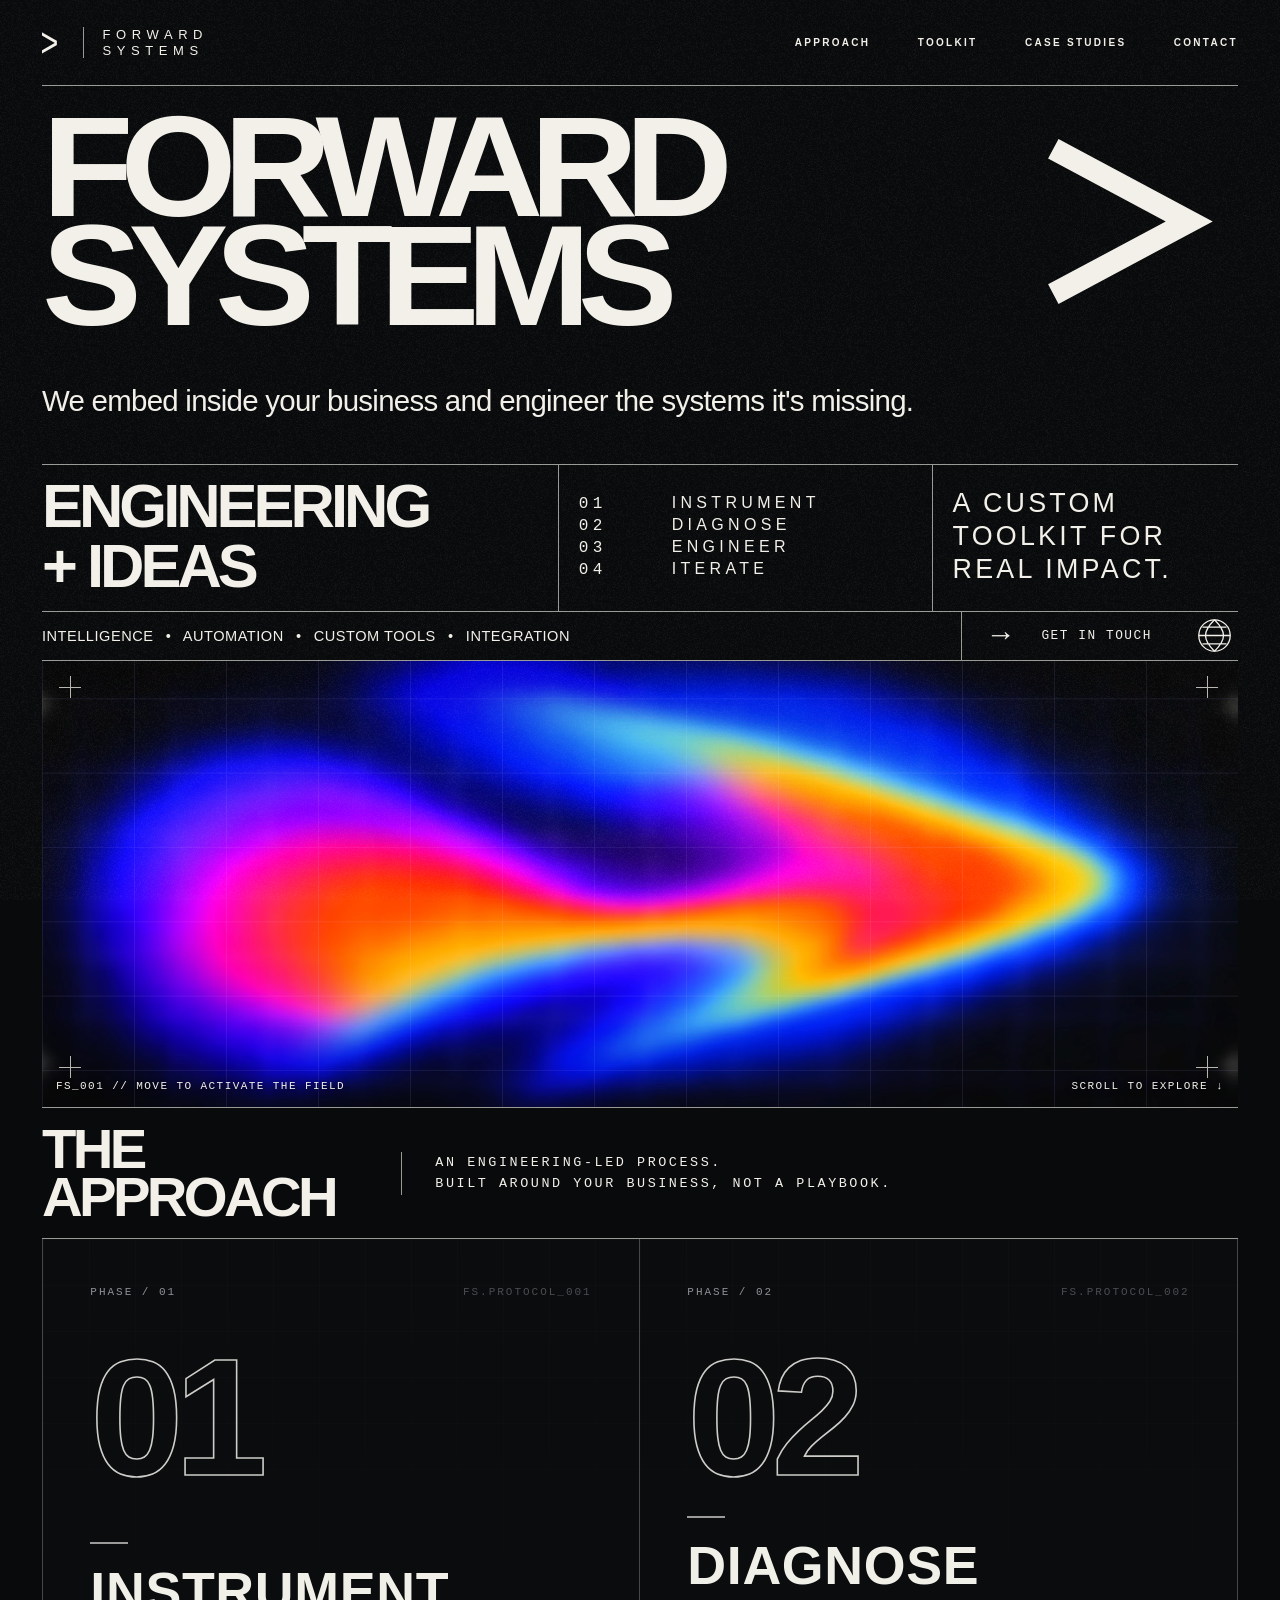
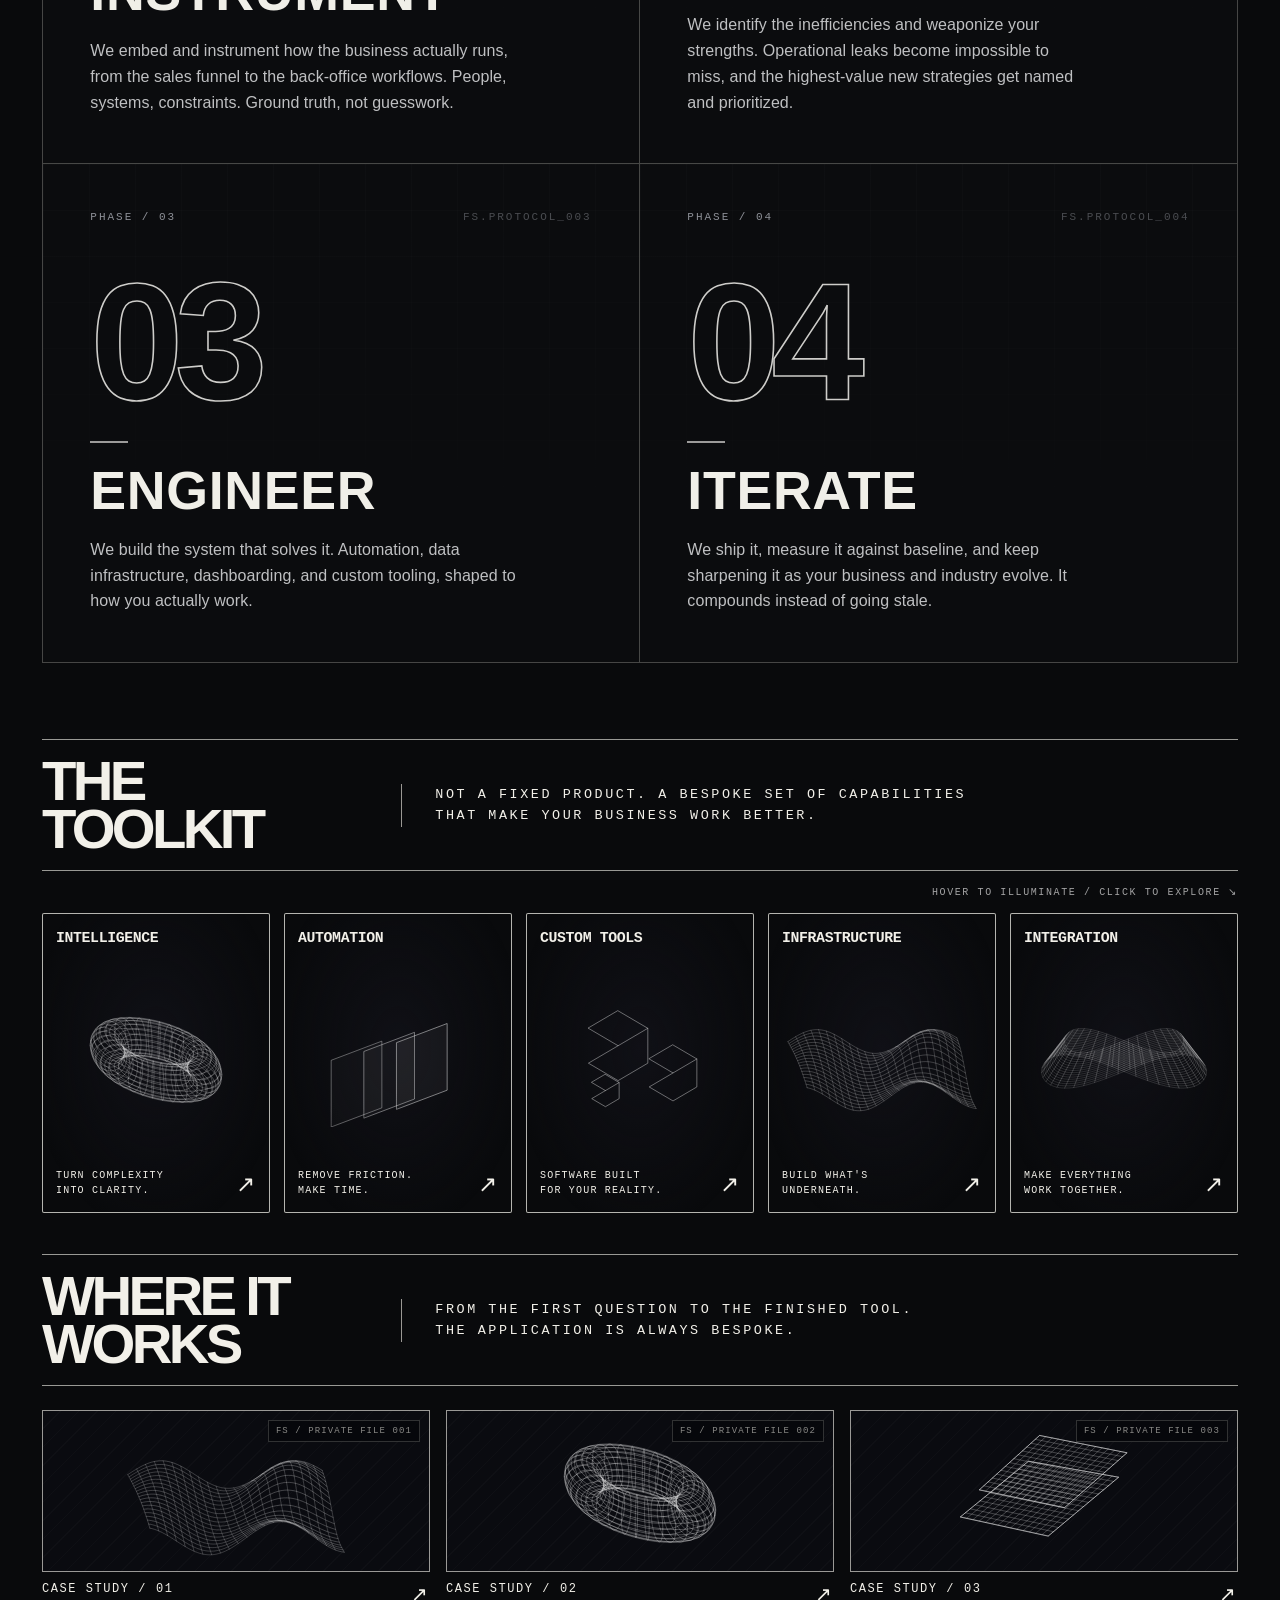
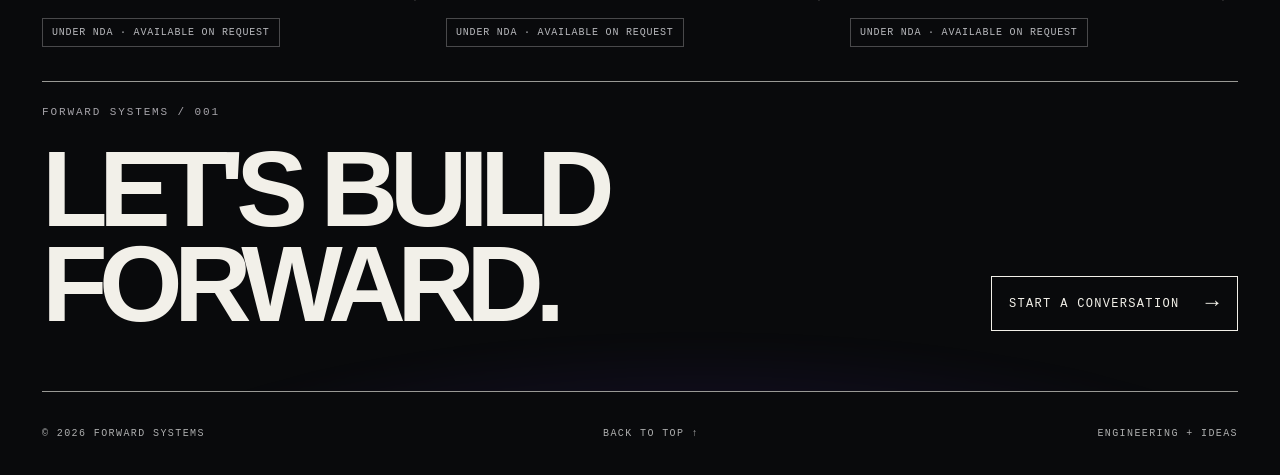
==== commit 190c7335: "V7.1 positioning and case study updates" ====
--- a/index.html
+++ b/index.html
@@ -8,8 +8,8 @@
   <title>Forward Systems | Engineering + Ideas</title>
   <link rel="icon" href="assets/favicon.svg" type="image/svg+xml">
   <link rel="preload" as="image" href="assets/heatmap-hero.webp">
-  <link rel="stylesheet" href="styles.css?v=7">
-  <script src="script.js" defer></script>
+  <link rel="stylesheet" href="styles.css?v=7.1">
+  <script src="script.js?v=7.1" defer></script>
   <script src="hero-fluid.js?v=7" defer></script>
 </head>
 <body>
@@ -19,7 +19,7 @@
       <nav class="site-links" id="site-links" aria-label="Sections">
         <a href="#approach">APPROACH</a>
         <a href="#toolkit">TOOLKIT</a>
-        <a href="#applications">APPLICATIONS</a>
+        <a href="#applications">CASE STUDIES</a>
         <a href="#contact">CONTACT</a>
       </nav>
       <button class="menu-toggle" id="menu-toggle" type="button" aria-controls="site-links" aria-expanded="false" aria-label="Toggle navigation"><span></span><span></span></button>
@@ -31,6 +31,7 @@
           <h1 id="splash-heading">FORWARD<br>SYSTEMS</h1>
           <div class="hero-glyph" aria-hidden="true"><svg viewBox="0 0 190 190"><path d="M25 25 L156 95 L25 165" stroke="currentColor" stroke-width="23" stroke-linecap="square" stroke-linejoin="miter" fill="none"/></svg></div>
         </div>
+        <p class="hero-positioning">We embed inside your business and engineer the systems it's missing.</p>
         <div class="intro-matrix">
           <div class="intro-main">ENGINEERING<br><span>+ IDEAS</span></div>
           <div class="intro-steps"><span><b>01</b> INSTRUMENT</span><span><b>02</b> DIAGNOSE</span><span><b>03</b> ENGINEER</span><span><b>04</b> ITERATE</span></div>
@@ -100,19 +101,19 @@
         <p class="micro-instruction">HOVER TO ILLUMINATE / CLICK TO EXPLORE <span aria-hidden="true">↘</span></p>
         <div class="toolkit-grid">
           <button type="button" class="tool-card" data-tool="intelligence" aria-pressed="false" aria-label="Flip Intelligence card to read details">
-            <span class="flip-inner"><span class="flip-front"><strong>INTELLIGENCE</strong><span class="tool-art"><img src="assets/intelligence.svg" alt=""></span><span class="card-foot">TURN COMPLEXITY<br>INTO CLARITY.<b aria-hidden="true">↗</b></span></span><span class="flip-back"><span class="back-overline">01 / TOOLKIT <b aria-hidden="true">×</b></span><strong>INTELLIGENCE</strong><span>Research systems, knowledge infrastructure, data analysis, and decision tools that make information useful.</span><small>TAP TO RETURN ↶</small></span></span>
+            <span class="flip-inner"><span class="flip-front"><strong>INTELLIGENCE</strong><span class="tool-art"><img src="assets/intelligence.svg" alt=""></span><span class="card-foot">TURN COMPLEXITY<br>INTO CLARITY.<b aria-hidden="true">↗</b></span></span><span class="flip-back"><span class="back-overline">01 / TOOLKIT <b aria-hidden="true">×</b></span><strong>INTELLIGENCE</strong><span>Research systems, knowledge infrastructure, and decision tools that turn scattered information into answers you can act on.</span><small>TAP TO RETURN ↶</small></span></span>
           </button>
           <button type="button" class="tool-card" data-tool="automation" aria-pressed="false" aria-label="Flip Automation card to read details">
-            <span class="flip-inner"><span class="flip-front"><strong>AUTOMATION</strong><span class="tool-art"><img src="assets/automation.svg" alt=""></span><span class="card-foot">REMOVE FRICTION.<br>MAKE TIME.<b aria-hidden="true">↗</b></span></span><span class="flip-back"><span class="back-overline">02 / TOOLKIT <b aria-hidden="true">×</b></span><strong>AUTOMATION</strong><span>Connected workflows that remove repetitive work, reduce errors, and let teams focus on higher-value decisions.</span><small>TAP TO RETURN ↶</small></span></span>
+            <span class="flip-inner"><span class="flip-front"><strong>AUTOMATION</strong><span class="tool-art"><img src="assets/automation.svg" alt=""></span><span class="card-foot">REMOVE FRICTION.<br>MAKE TIME.<b aria-hidden="true">↗</b></span></span><span class="flip-back"><span class="back-overline">02 / TOOLKIT <b aria-hidden="true">×</b></span><strong>AUTOMATION</strong><span>Connected workflows that kill the repetitive work, cut the errors, and give your team their hours back.</span><small>TAP TO RETURN ↶</small></span></span>
           </button>
           <button type="button" class="tool-card" data-tool="tools" aria-pressed="false" aria-label="Flip Custom Tools card to read details">
-            <span class="flip-inner"><span class="flip-front"><strong>CUSTOM TOOLS</strong><span class="tool-art"><img src="assets/tools.svg" alt=""></span><span class="card-foot">SOFTWARE BUILT<br>FOR YOUR REALITY.<b aria-hidden="true">↗</b></span></span><span class="flip-back"><span class="back-overline">03 / TOOLKIT <b aria-hidden="true">×</b></span><strong>CUSTOM TOOLS</strong><span>Purpose-built dashboards, internal apps, interfaces, and products that fit your business instead of forcing a workaround.</span><small>TAP TO RETURN ↶</small></span></span>
+            <span class="flip-inner"><span class="flip-front"><strong>CUSTOM TOOLS</strong><span class="tool-art"><img src="assets/tools.svg" alt=""></span><span class="card-foot">SOFTWARE BUILT<br>FOR YOUR REALITY.<b aria-hidden="true">↗</b></span></span><span class="flip-back"><span class="back-overline">03 / TOOLKIT <b aria-hidden="true">×</b></span><strong>CUSTOM TOOLS</strong><span>Dashboards, internal apps, and products built for how your business actually works, not how a platform wishes it did.</span><small>TAP TO RETURN ↶</small></span></span>
           </button>
           <button type="button" class="tool-card" data-tool="infrastructure" aria-pressed="false" aria-label="Flip Infrastructure card to read details">
-            <span class="flip-inner"><span class="flip-front"><strong>INFRASTRUCTURE</strong><span class="tool-art"><img src="assets/infrastructure.svg" alt=""></span><span class="card-foot">BUILD WHAT'S<br>UNDERNEATH.<b aria-hidden="true">↗</b></span></span><span class="flip-back"><span class="back-overline">04 / TOOLKIT <b aria-hidden="true">×</b></span><strong>INFRASTRUCTURE</strong><span>Reliable foundations for better operations: data pipelines, system architecture, APIs, and scalable technology.</span><small>TAP TO RETURN ↶</small></span></span>
+            <span class="flip-inner"><span class="flip-front"><strong>INFRASTRUCTURE</strong><span class="tool-art"><img src="assets/infrastructure.svg" alt=""></span><span class="card-foot">BUILD WHAT'S<br>UNDERNEATH.<b aria-hidden="true">↗</b></span></span><span class="flip-back"><span class="back-overline">04 / TOOLKIT <b aria-hidden="true">×</b></span><strong>INFRASTRUCTURE</strong><span>The foundations underneath: data pipelines, architecture, and APIs built to scale instead of break.</span><small>TAP TO RETURN ↶</small></span></span>
           </button>
           <button type="button" class="tool-card" data-tool="integration" aria-pressed="false" aria-label="Flip Integration card to read details">
-            <span class="flip-inner"><span class="flip-front"><strong>INTEGRATION</strong><span class="tool-art"><img src="assets/integration.svg" alt=""></span><span class="card-foot">MAKE EVERYTHING<br>WORK TOGETHER.<b aria-hidden="true">↗</b></span></span><span class="flip-back"><span class="back-overline">05 / TOOLKIT <b aria-hidden="true">×</b></span><strong>INTEGRATION</strong><span>We connect fragmented platforms, information, and teams into systems that operate as one.</span><small>TAP TO RETURN ↶</small></span></span>
+            <span class="flip-inner"><span class="flip-front"><strong>INTEGRATION</strong><span class="tool-art"><img src="assets/integration.svg" alt=""></span><span class="card-foot">MAKE EVERYTHING<br>WORK TOGETHER.<b aria-hidden="true">↗</b></span></span><span class="flip-back"><span class="back-overline">05 / TOOLKIT <b aria-hidden="true">×</b></span><strong>INTEGRATION</strong><span>We connect the fragmented platforms, data, and teams that today operate as islands.</span><small>TAP TO RETURN ↶</small></span></span>
           </button>
         </div>
       </section>
@@ -122,15 +123,21 @@
           <h2 id="applications-heading">WHERE IT<br>WORKS</h2>
           <p>FROM THE FIRST QUESTION TO THE FINISHED TOOL.<br>THE APPLICATION IS ALWAYS BESPOKE.</p>
         </div>
-        <div class="applications-grid">
-          <button type="button" class="application-card" data-application="operations" aria-label="Explore business operations">
-            <span class="application-preview"><img src="assets/work-operations.svg" alt=""></span><span class="application-caption"><span>01 / OPERATIONS</span><span>↗</span></span>
+        <div class="applications-grid" aria-label="Private case studies, available on request">
+          <button type="button" class="application-card" data-case-study="01" aria-label="Request access to Case Study 01">
+            <span class="application-preview"><img src="assets/work-operations.svg" alt=""><span class="case-art-mark" aria-hidden="true">FS / PRIVATE FILE 001</span></span>
+            <span class="application-caption"><span>CASE STUDY / 01</span><span aria-hidden="true">↗</span></span>
+            <span class="case-status">UNDER NDA · AVAILABLE ON REQUEST</span>
           </button>
-          <button type="button" class="application-card" data-application="intelligence" aria-label="Explore organizational intelligence">
-            <span class="application-preview"><img src="assets/work-intelligence.svg" alt=""></span><span class="application-caption"><span>02 / INTELLIGENCE</span><span>↗</span></span>
+          <button type="button" class="application-card" data-case-study="02" aria-label="Request access to Case Study 02">
+            <span class="application-preview"><img src="assets/work-intelligence.svg" alt=""><span class="case-art-mark" aria-hidden="true">FS / PRIVATE FILE 002</span></span>
+            <span class="application-caption"><span>CASE STUDY / 02</span><span aria-hidden="true">↗</span></span>
+            <span class="case-status">UNDER NDA · AVAILABLE ON REQUEST</span>
           </button>
-          <button type="button" class="application-card" data-application="systems" aria-label="Explore custom systems">
-            <span class="application-preview"><img src="assets/work-systems.svg" alt=""></span><span class="application-caption"><span>03 / CUSTOM SYSTEMS</span><span>↗</span></span>
+          <button type="button" class="application-card" data-case-study="03" aria-label="Request access to Case Study 03">
+            <span class="application-preview"><img src="assets/work-systems.svg" alt=""><span class="case-art-mark" aria-hidden="true">FS / PRIVATE FILE 003</span></span>
+            <span class="application-caption"><span>CASE STUDY / 03</span><span aria-hidden="true">↗</span></span>
+            <span class="case-status">UNDER NDA · AVAILABLE ON REQUEST</span>
           </button>
         </div>
       </section>
@@ -143,7 +150,6 @@
     <footer class="page-footer"><span>© <span id="year"></span> FORWARD SYSTEMS</span><a href="#top">BACK TO TOP ↑</a><span>ENGINEERING + IDEAS</span></footer>
   </div>
 
-  <dialog class="info-dialog" id="application-dialog" aria-labelledby="application-title"><div class="dialog-content"><button type="button" class="dialog-exit" data-close-dialog aria-label="Close">×</button><div class="dialog-kicker" id="application-kicker"></div><h2 id="application-title"></h2><p id="application-text"></p><a class="dialog-link" href="#contact" id="application-cta">DISCUSS A PROJECT →</a></div></dialog>
   <dialog class="contact-dialog" id="contact-dialog" aria-labelledby="contact-title"><div class="dialog-content"><button type="button" class="dialog-exit" data-close-dialog aria-label="Close">×</button><div class="dialog-kicker">FORWARD SYSTEMS / CONTACT</div><h2 id="contact-title">WHAT ISN'T<br>WORKING?</h2><p>Tell us what you're trying to change. We'll start with a conversation.</p><form id="inquiry-form" action="thank-you.html" method="POST" name="forward-inquiries" data-netlify="true" netlify-honeypot="bot-field"><input type="hidden" name="form-name" value="forward-inquiries"><p class="honeypot"><label>Do not fill this field <input name="bot-field"></label></p><div class="contact-fields"><label>NAME<input required name="name" autocomplete="name" placeholder="Your name"></label><label>EMAIL<input required type="email" name="email" autocomplete="email" placeholder="Your email"></label><label class="wide">WHAT ARE YOU WORKING ON?<textarea required rows="4" name="message" placeholder="A few words about your business or challenge"></textarea></label></div><button type="submit" class="submit-btn">SEND INQUIRY →</button><p id="form-note" class="form-note">Form delivery is configured for Netlify hosting.</p></form></div></dialog>
 </body>
 </html>
--- a/styles.css
+++ b/styles.css
@@ -187,3 +187,51 @@
 @supports not (-webkit-text-stroke: 1px white){.process-number{color:#e7e5df!important;-webkit-text-fill-color:initial}}
 @media(max-width:700px){.process-number{-webkit-text-stroke-width:1.35px}.heatmap-stage .heatmap-grid{background-size:calc(100% / 8) calc(100% / 8)}}
 @media(prefers-reduced-motion:reduce){.heatmap-stage .heatmap-grid,.heatmap-stage .heatmap-cursor{display:none}}
+
+/* V7.1 / positioning line and confidential case-study presentation */
+.hero-positioning{
+  font:500 clamp(21px,2.3vw,34px)/1.24 Arial,Helvetica,sans-serif;
+  letter-spacing:-.025em;
+  max-width:900px;
+  margin:0;
+  padding:clamp(22px,3vw,38px) 0 clamp(25px,3.5vw,45px);
+  color:var(--chalk);
+  text-wrap:balance;
+}
+.application-card{display:flex;flex-direction:column;align-items:stretch}
+.application-card .application-preview:before{
+  content:"";
+  position:absolute;z-index:1;inset:0;
+  pointer-events:none;
+  background:repeating-linear-gradient(135deg,transparent 0,transparent 12px,rgba(255,255,255,.018) 12px,rgba(255,255,255,.018) 13px);
+}
+.case-art-mark{
+  position:absolute;z-index:2;right:9px;top:9px;
+  font:9px 'Courier New',monospace;letter-spacing:.12em;
+  color:rgba(244,242,234,.55);background:rgba(6,7,10,.83);
+  border:1px solid rgba(244,242,234,.18);padding:5px 7px;
+}
+.case-status{
+  display:inline-flex;align-items:center;align-self:flex-start;
+  margin-top:12px;padding:7px 9px;
+  font:10px/1.35 'Courier New',monospace;letter-spacing:.08em;
+  border:1px solid rgba(238,238,238,.28);
+  color:#b7b8bc;transition:color .3s,border-color .3s,background .3s;
+}
+.application-card:hover .case-status,.application-card:focus-visible .case-status{
+  color:#e8dfff;border-color:rgba(171,126,255,.65);background:rgba(94,61,136,.12)
+}
+.application-card:focus-visible{outline-offset:6px}
+@media(max-width:760px){
+  .hero-positioning{font-size:clamp(20px,4.2vw,28px);max-width:34ch;padding:14px 0 24px}
+  .case-status{font-size:8.5px;letter-spacing:.025em;padding:6px 5px}
+  .case-art-mark{font-size:7px;right:5px;top:5px}
+}
+@media(max-width:460px){
+  .hero-positioning{font-size:21px;line-height:1.3;padding:12px 0 22px}
+  .tool-card{min-height:320px;aspect-ratio:auto;height:320px}
+  .flip-back strong{font-size:17px;margin-top:10px}
+  .flip-back>span:nth-of-type(2){font-size:12px;line-height:1.48;margin-top:11px}
+  .case-status{font-size:10px;letter-spacing:.06em;padding:7px 9px}
+  .case-art-mark{font-size:9px}
+}
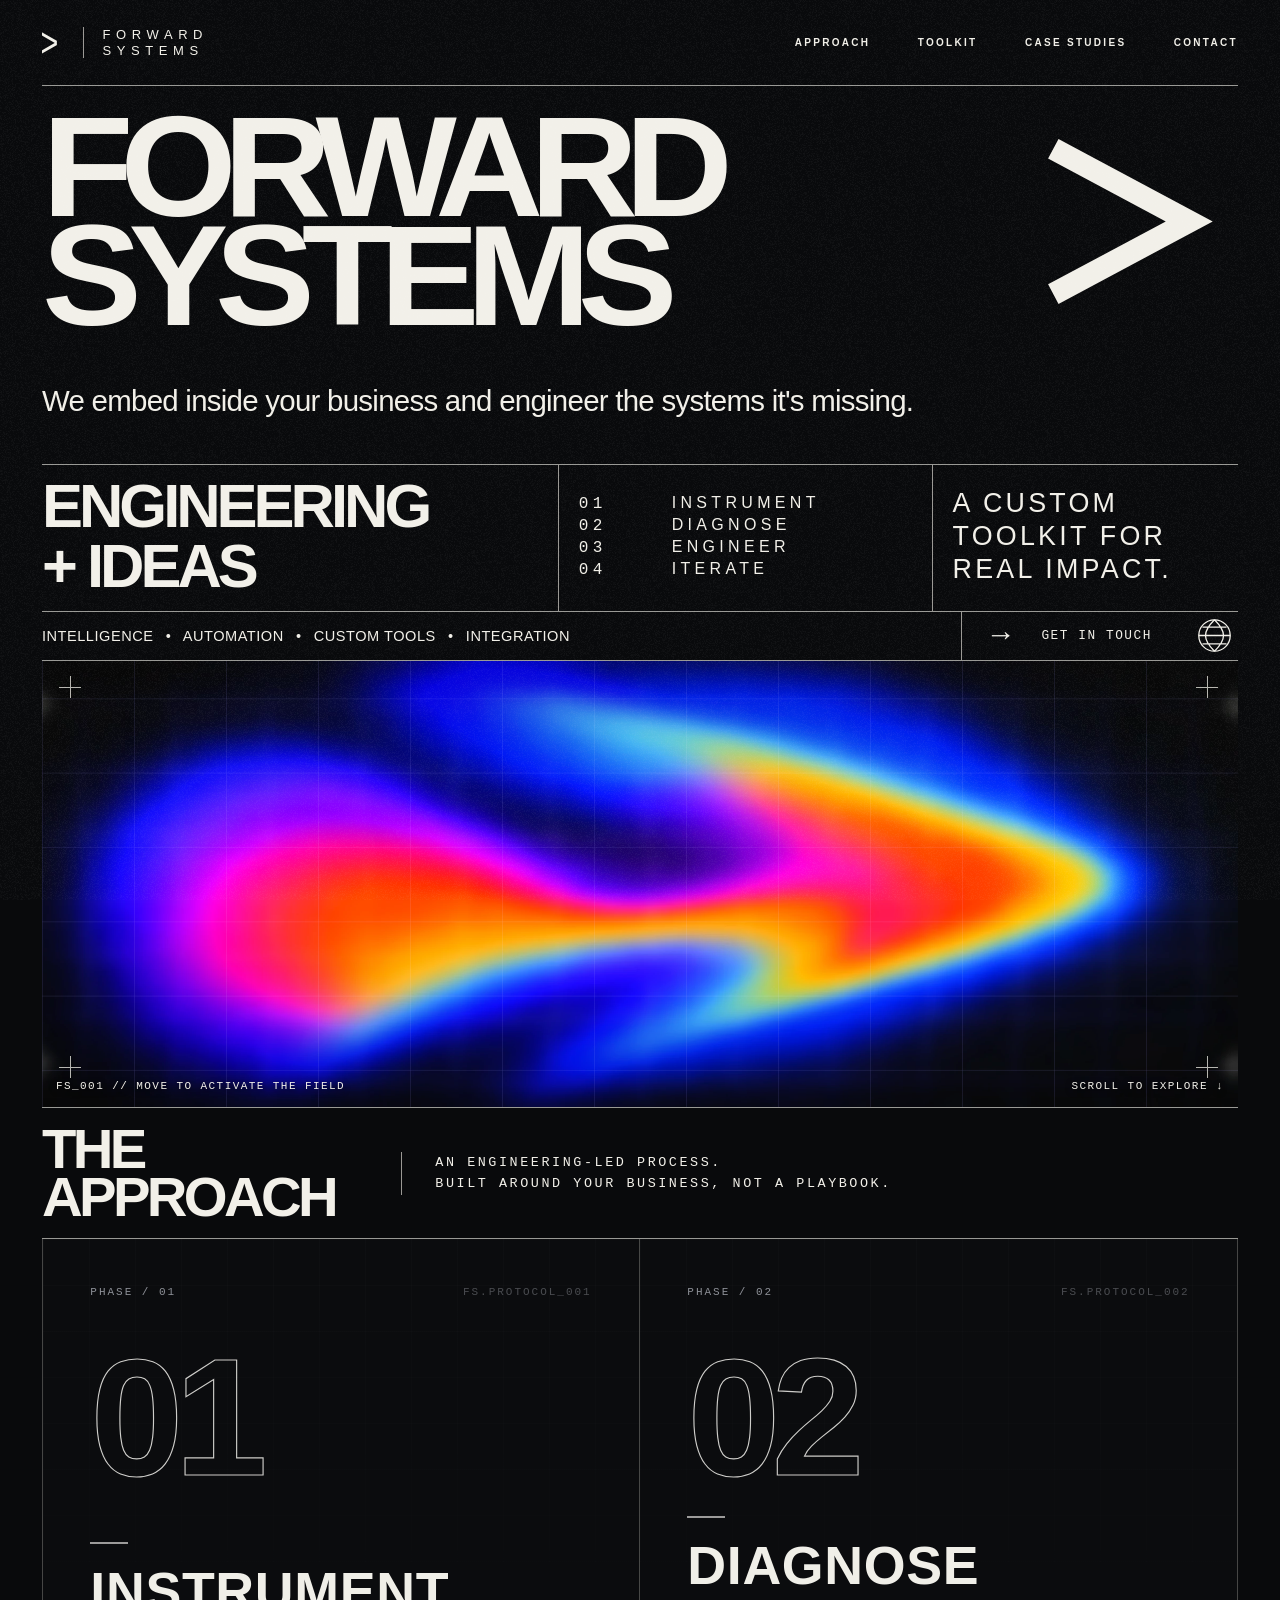
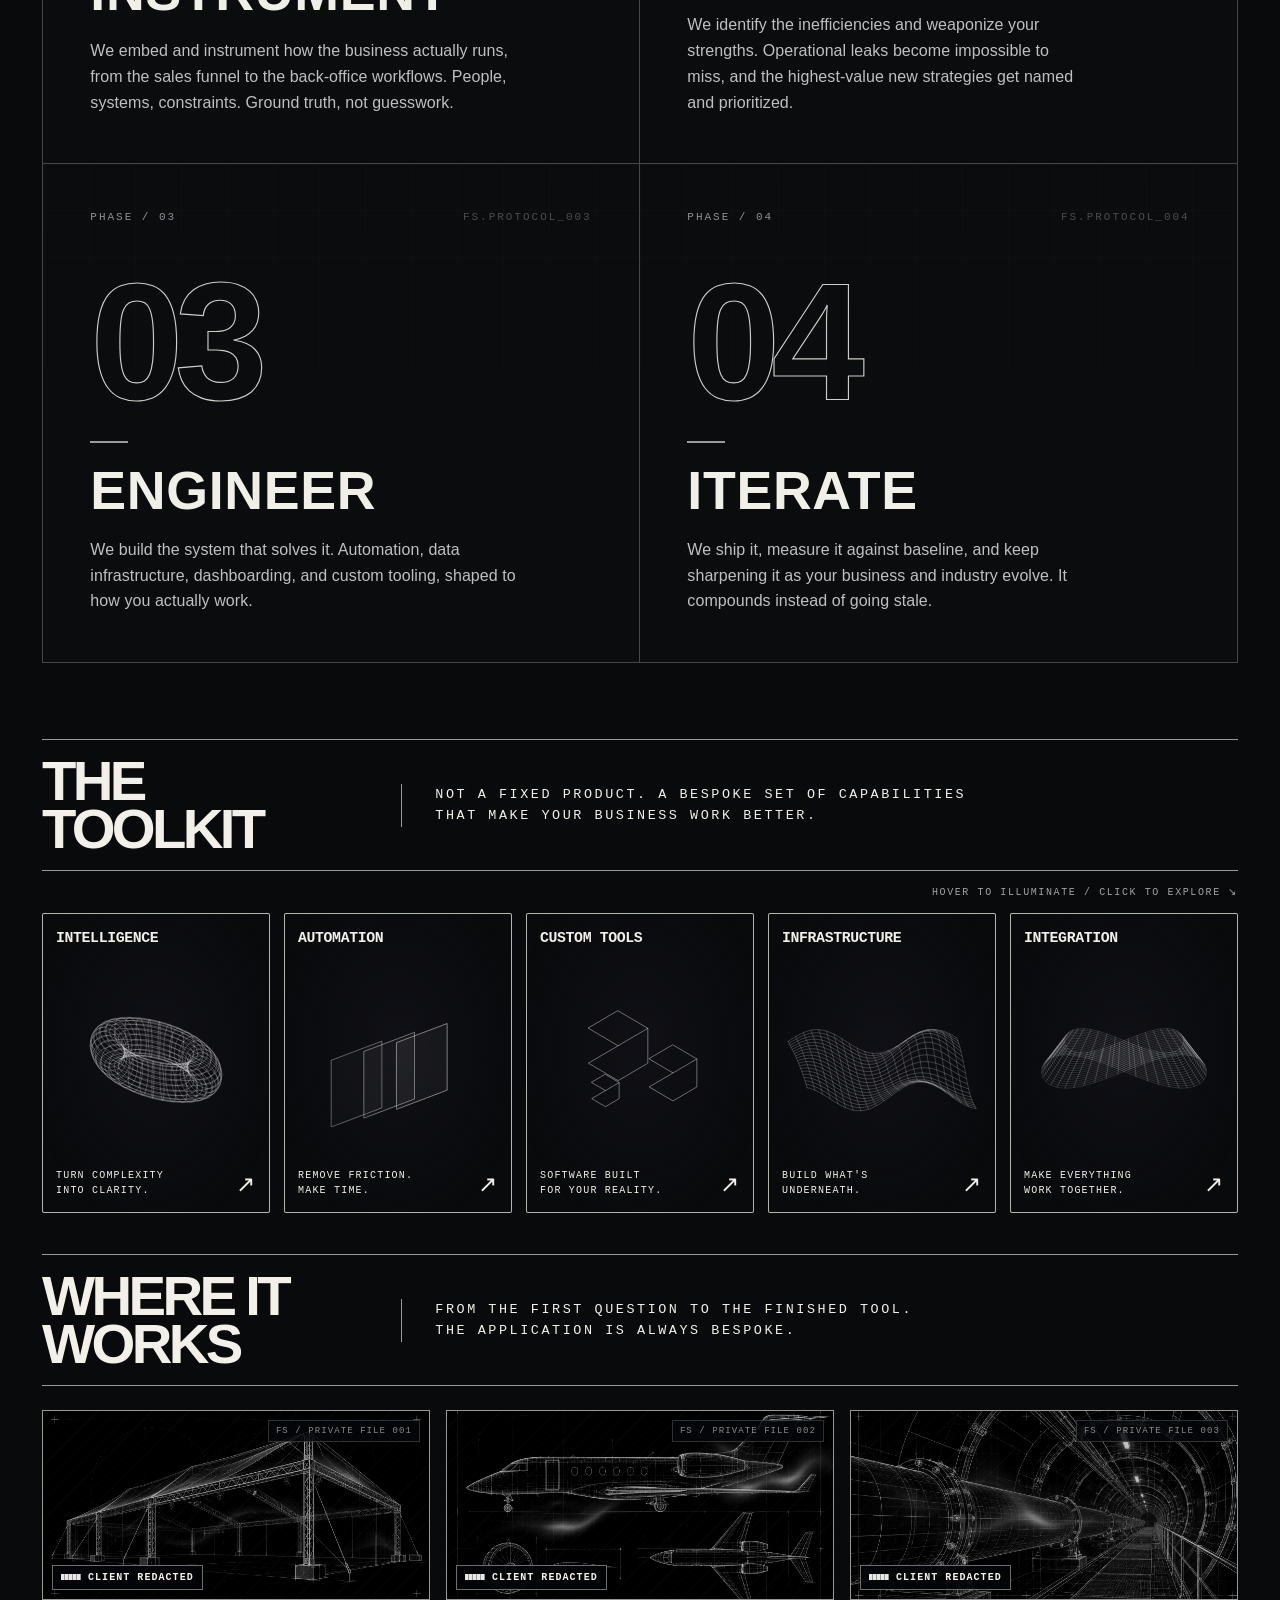
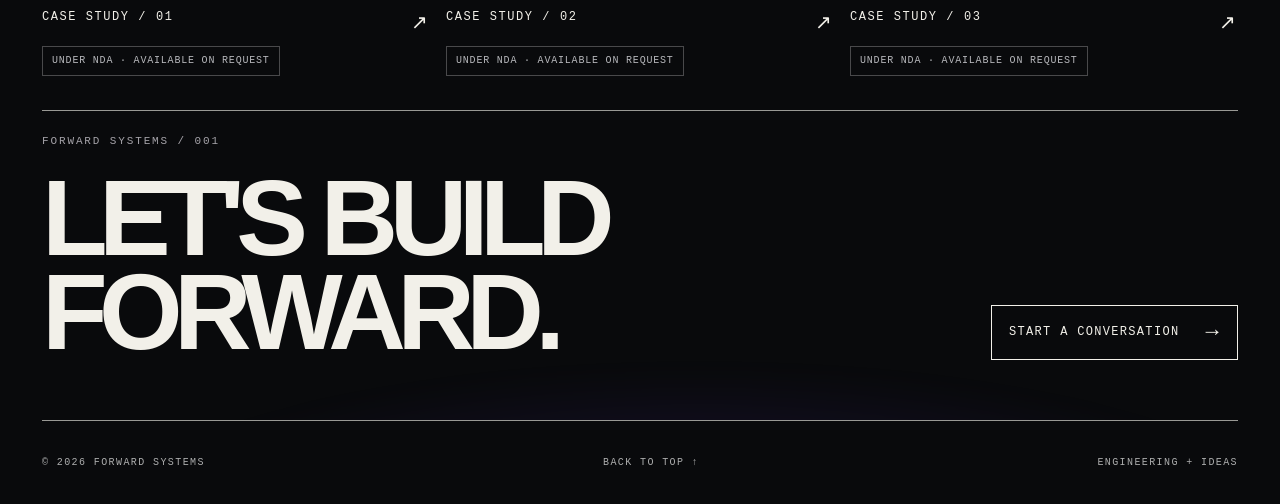
==== commit 165c088b: "V7.2 classified case study visuals" ====
--- a/index.html
+++ b/index.html
@@ -8,7 +8,7 @@
   <title>Forward Systems | Engineering + Ideas</title>
   <link rel="icon" href="assets/favicon.svg" type="image/svg+xml">
   <link rel="preload" as="image" href="assets/heatmap-hero.webp">
-  <link rel="stylesheet" href="styles.css?v=7.1">
+  <link rel="stylesheet" href="styles.css?v=7.2">
   <script src="script.js?v=7.1" defer></script>
   <script src="hero-fluid.js?v=7" defer></script>
 </head>
@@ -125,17 +125,17 @@
         </div>
         <div class="applications-grid" aria-label="Private case studies, available on request">
           <button type="button" class="application-card" data-case-study="01" aria-label="Request access to Case Study 01">
-            <span class="application-preview"><img src="assets/work-operations.svg" alt=""><span class="case-art-mark" aria-hidden="true">FS / PRIVATE FILE 001</span></span>
+            <span class="application-preview"><img src="assets/case-event-tent.webp" alt="Architectural wireframe schematic of a truss-supported event pavilion" loading="lazy"><span class="case-client-mark" aria-hidden="true"><span class="redaction-mini"></span>CLIENT REDACTED</span><span class="case-art-mark" aria-hidden="true">FS / PRIVATE FILE 001</span></span>
             <span class="application-caption"><span>CASE STUDY / 01</span><span aria-hidden="true">↗</span></span>
             <span class="case-status">UNDER NDA · AVAILABLE ON REQUEST</span>
           </button>
           <button type="button" class="application-card" data-case-study="02" aria-label="Request access to Case Study 02">
-            <span class="application-preview"><img src="assets/work-intelligence.svg" alt=""><span class="case-art-mark" aria-hidden="true">FS / PRIVATE FILE 002</span></span>
+            <span class="application-preview"><img src="assets/case-private-jet.webp" alt="Engineering wireframe schematic of a private jet with technical views" loading="lazy"><span class="case-client-mark" aria-hidden="true"><span class="redaction-mini"></span>CLIENT REDACTED</span><span class="case-art-mark" aria-hidden="true">FS / PRIVATE FILE 002</span></span>
             <span class="application-caption"><span>CASE STUDY / 02</span><span aria-hidden="true">↗</span></span>
             <span class="case-status">UNDER NDA · AVAILABLE ON REQUEST</span>
           </button>
           <button type="button" class="application-card" data-case-study="03" aria-label="Request access to Case Study 03">
-            <span class="application-preview"><img src="assets/work-systems.svg" alt=""><span class="case-art-mark" aria-hidden="true">FS / PRIVATE FILE 003</span></span>
+            <span class="application-preview"><img src="assets/case-pipeline-tunnel.webp" alt="Technical wireframe of an industrial pipeline inside a deep perspective tunnel" loading="lazy"><span class="case-client-mark" aria-hidden="true"><span class="redaction-mini"></span>CLIENT REDACTED</span><span class="case-art-mark" aria-hidden="true">FS / PRIVATE FILE 003</span></span>
             <span class="application-caption"><span>CASE STUDY / 03</span><span aria-hidden="true">↗</span></span>
             <span class="case-status">UNDER NDA · AVAILABLE ON REQUEST</span>
           </button>
--- a/styles.css
+++ b/styles.css
@@ -182,10 +182,10 @@
 .heatmap-stage .heatmap-cursor{position:absolute;z-index:1;width:10px;height:10px;left:var(--pointer-x,50%);top:var(--pointer-y,50%);transform:translate(-50%,-50%);border:1px solid rgba(220,210,255,.75);border-radius:50%;pointer-events:none;opacity:0;box-shadow:0 0 0 17px rgba(133,88,255,.035),0 0 17px rgba(133,88,255,.22);transition:opacity .3s ease}
 .heatmap-stage.fluid-ready.is-engaged .heatmap-cursor{opacity:.75}
 /* Outline treatment stays monochrome until activation, preserving V6 layout. */
-.process-number{color:transparent!important;-webkit-text-fill-color:transparent;-webkit-text-stroke:1.6px rgba(239,238,233,.86);paint-order:stroke fill;text-shadow:none!important;transition:-webkit-text-stroke-color .42s ease,transform .5s ease}
+.process-number{color:transparent!important;-webkit-text-fill-color:transparent;-webkit-text-stroke:1.15px rgba(239,238,233,.86);paint-order:stroke fill;text-shadow:none!important;transition:-webkit-text-stroke-color .42s ease,transform .5s ease}
 .process-tile:hover .process-number{-webkit-text-stroke-color:#bba9f7;transform:translateX(5px)}
 @supports not (-webkit-text-stroke: 1px white){.process-number{color:#e7e5df!important;-webkit-text-fill-color:initial}}
-@media(max-width:700px){.process-number{-webkit-text-stroke-width:1.35px}.heatmap-stage .heatmap-grid{background-size:calc(100% / 8) calc(100% / 8)}}
+@media(max-width:700px){.process-number{-webkit-text-stroke-width:0.95px}.heatmap-stage .heatmap-grid{background-size:calc(100% / 8) calc(100% / 8)}}
 @media(prefers-reduced-motion:reduce){.heatmap-stage .heatmap-grid,.heatmap-stage .heatmap-cursor{display:none}}
 
 /* V7.1 / positioning line and confidential case-study presentation */
@@ -235,3 +235,49 @@
   .case-status{font-size:10px;letter-spacing:.06em;padding:7px 9px}
   .case-art-mark{font-size:9px}
 }
+
+
+/* V7.2 / Case-study image system: precision wireframes, classified-file feel. */
+.application-preview { aspect-ratio: 2.04/1; background: #06080d; isolation:isolate; }
+.application-preview img {
+  display:block;
+  object-fit:cover;
+  filter:grayscale(1) brightness(.82) contrast(1.1);
+  opacity:.9;
+  transform:scale(1.01);
+  transition: filter .48s ease, opacity .48s ease, transform .7s cubic-bezier(.2,.7,.2,1);
+}
+.application-card:hover .application-preview img,
+.application-card:focus-visible .application-preview img {
+  filter:grayscale(0) brightness(1.02) contrast(1.06);
+  opacity:1;
+  transform:scale(1.055);
+}
+.application-preview:after { z-index:1; mix-blend-mode:screen; }
+.application-card:hover .application-preview,
+.application-card:focus-visible .application-preview { border-color:rgba(184,168,232,.68); }
+.case-client-mark {
+  position:absolute; z-index:3; left:9px; bottom:9px;
+  display:inline-flex; align-items:center; gap:7px;
+  background:rgba(4,5,8,.91);
+  border:1px solid rgba(238,238,236,.45);
+  padding:6px 8px;
+  color:#f5f2ee;
+  font:700 10px/1.15 'Courier New',monospace;
+  letter-spacing:.105em;
+  box-shadow:0 4px 18px rgba(0,0,0,.34);
+}
+.redaction-mini { width:20px; height:6px; background:repeating-linear-gradient(90deg,#e8e7e4 0 3px,#98989b 3px 4px); }
+.application-card:focus-visible .case-client-mark,
+.application-card:hover .case-client-mark { border-color:rgba(180,140,255,.85); }
+@media(max-width:760px){
+  .application-preview { aspect-ratio:1.85/1; }
+  .case-client-mark { font-size:9px; padding:5px 7px; }
+}
+@media(max-width:460px){
+  .application-preview { aspect-ratio:2.15/1; }
+  .case-client-mark { font-size:10px; }
+}
+@media(prefers-reduced-motion:reduce){
+  .application-preview img { transition:none !important; }
+}
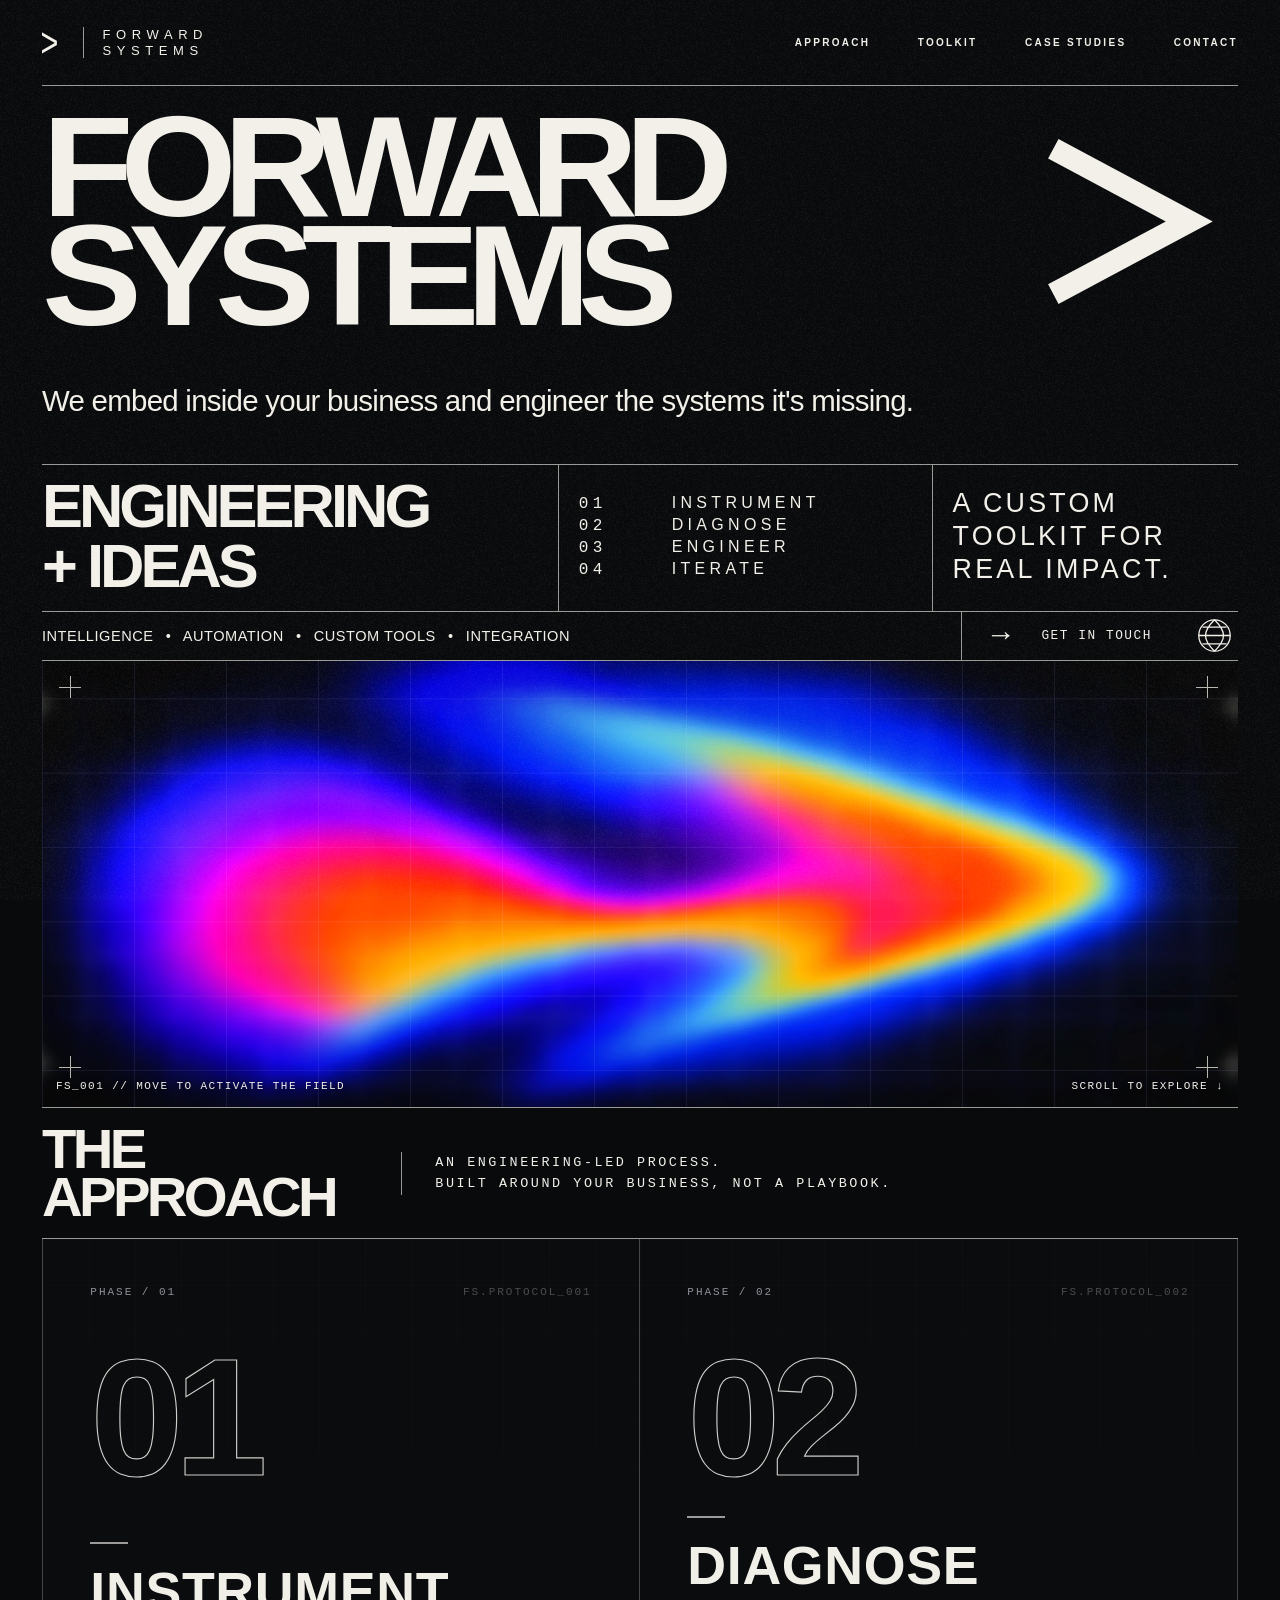
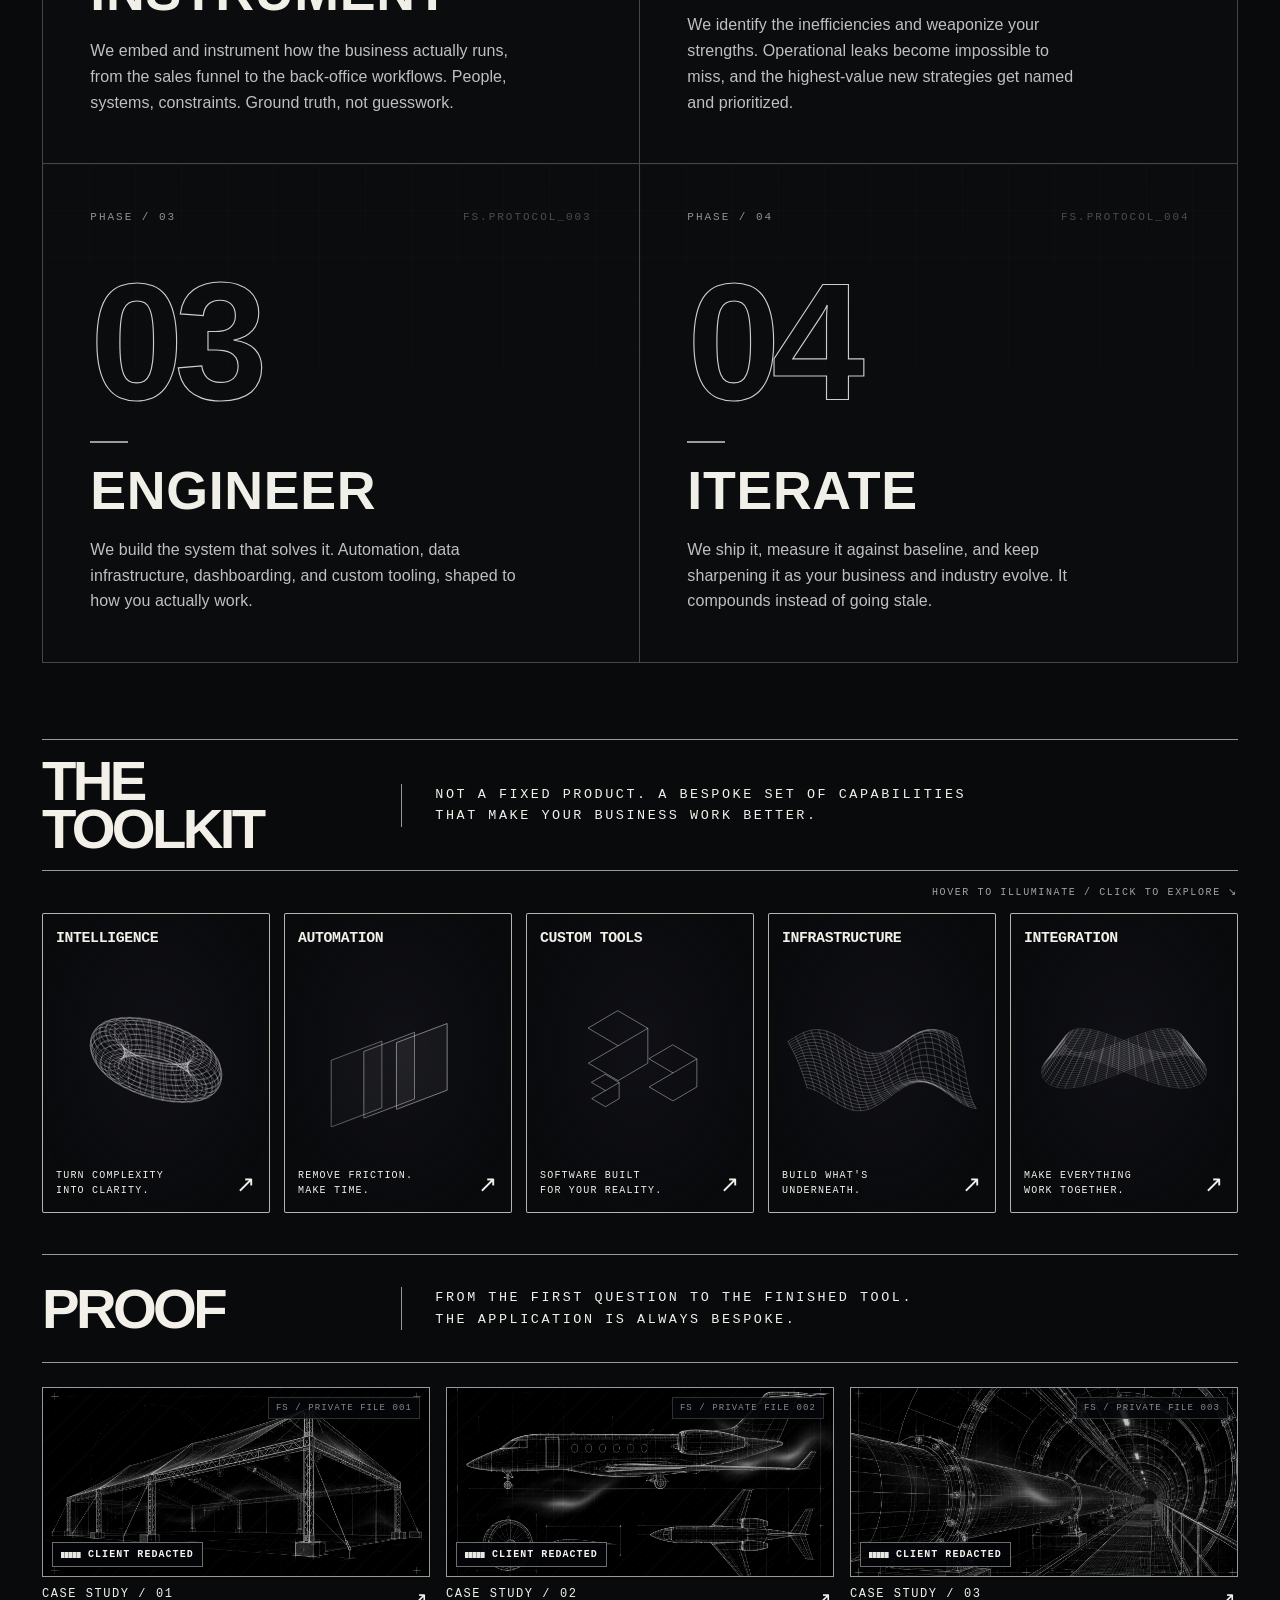
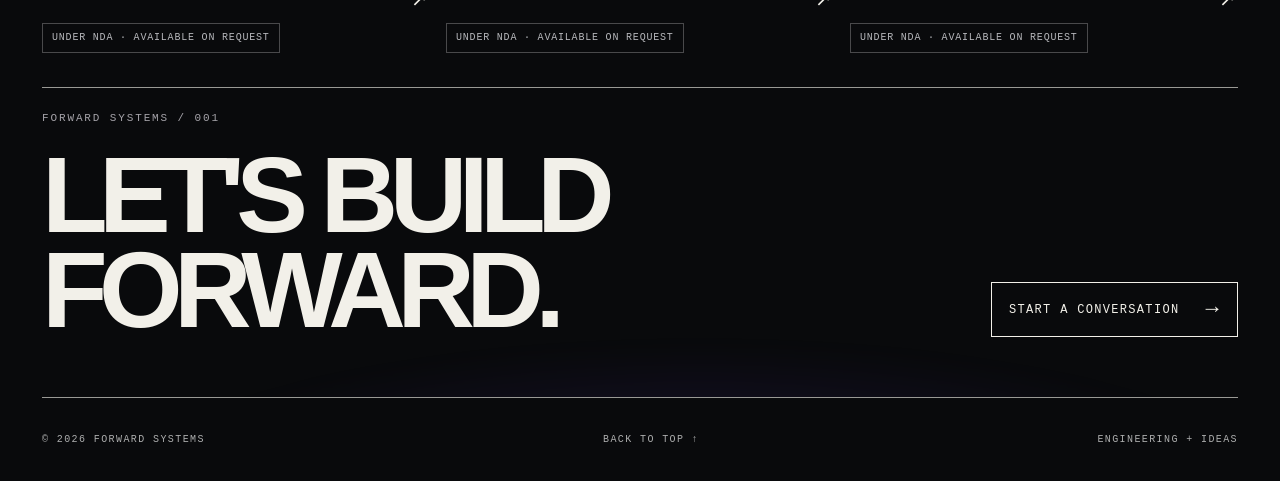
==== commit f67677ef: "Rename case studies section to PROOF" ====
--- a/index.html
+++ b/index.html
@@ -120,7 +120,7 @@
 
       <section class="content-section applications-section" id="applications" aria-labelledby="applications-heading">
         <div class="section-heading-row compact-heading">
-          <h2 id="applications-heading">WHERE IT<br>WORKS</h2>
+          <h2 id="applications-heading">PROOF</h2>
           <p>FROM THE FIRST QUESTION TO THE FINISHED TOOL.<br>THE APPLICATION IS ALWAYS BESPOKE.</p>
         </div>
         <div class="applications-grid" aria-label="Private case studies, available on request">
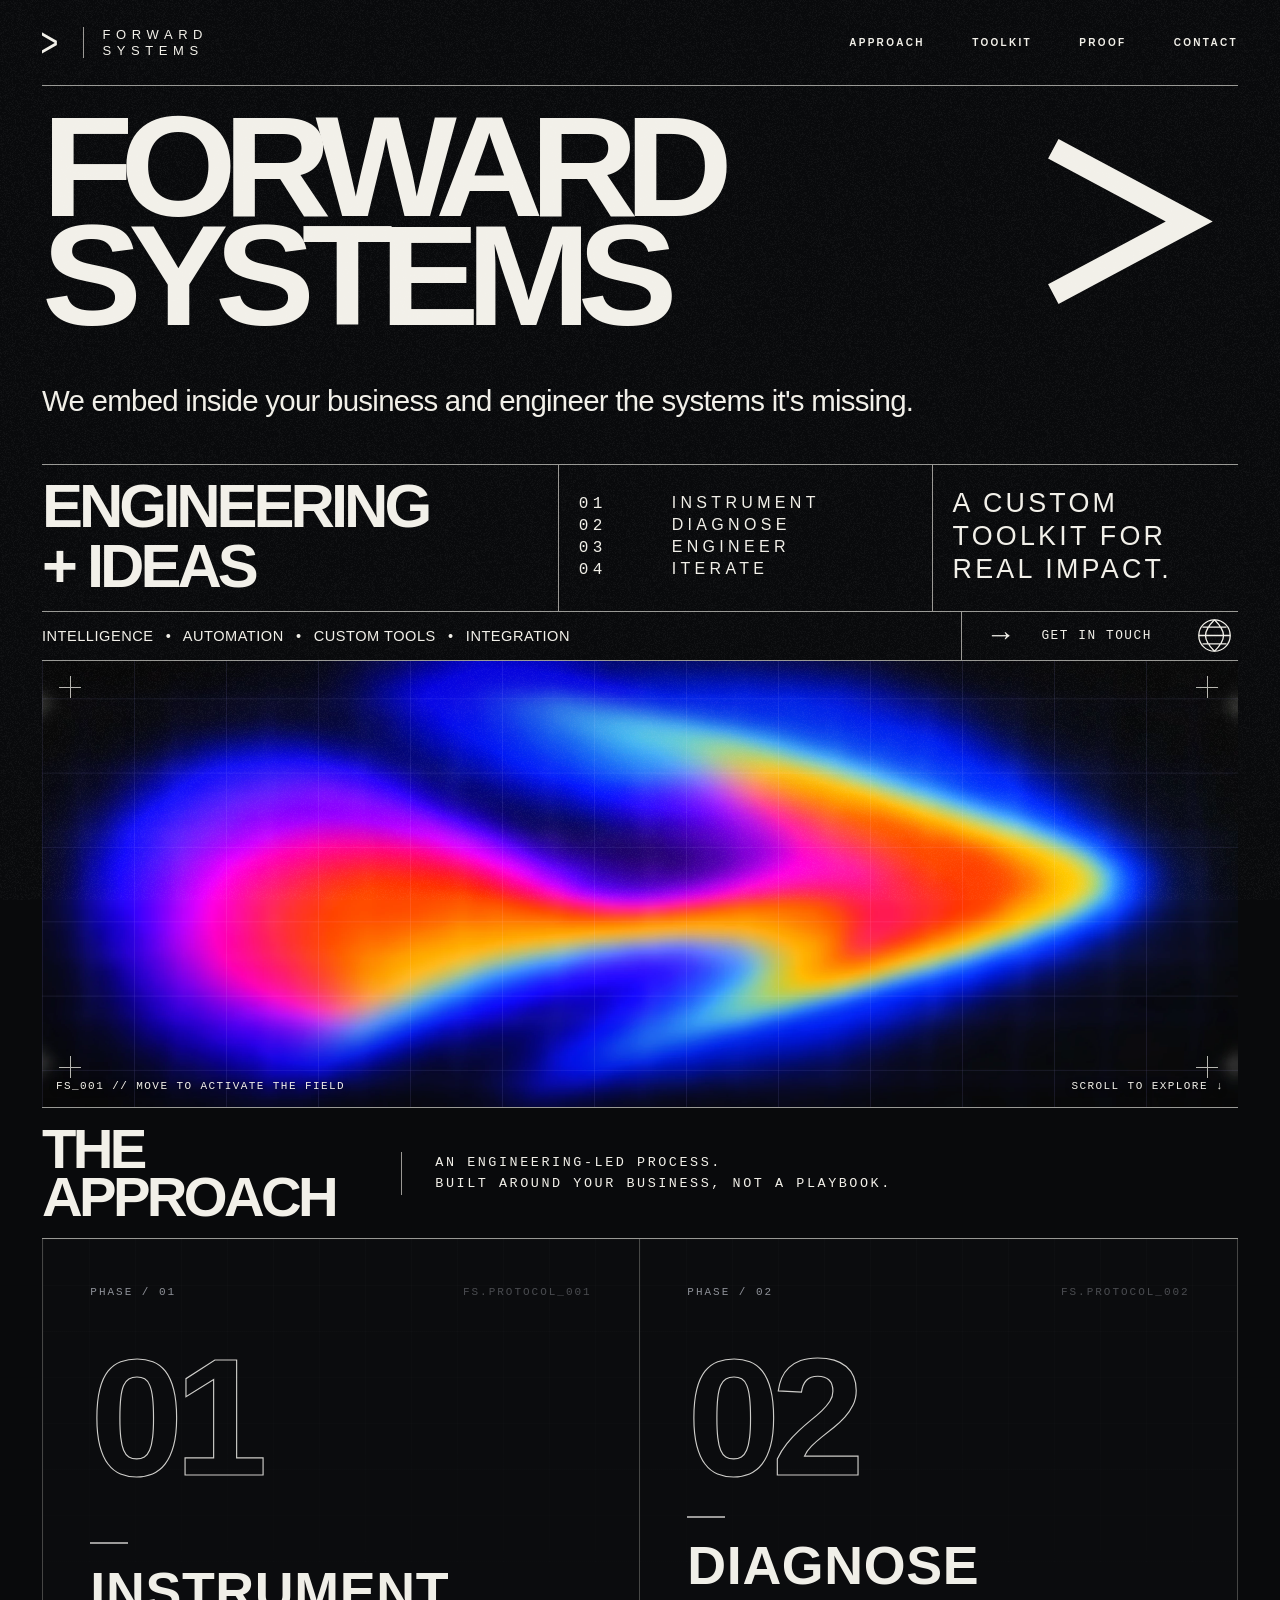
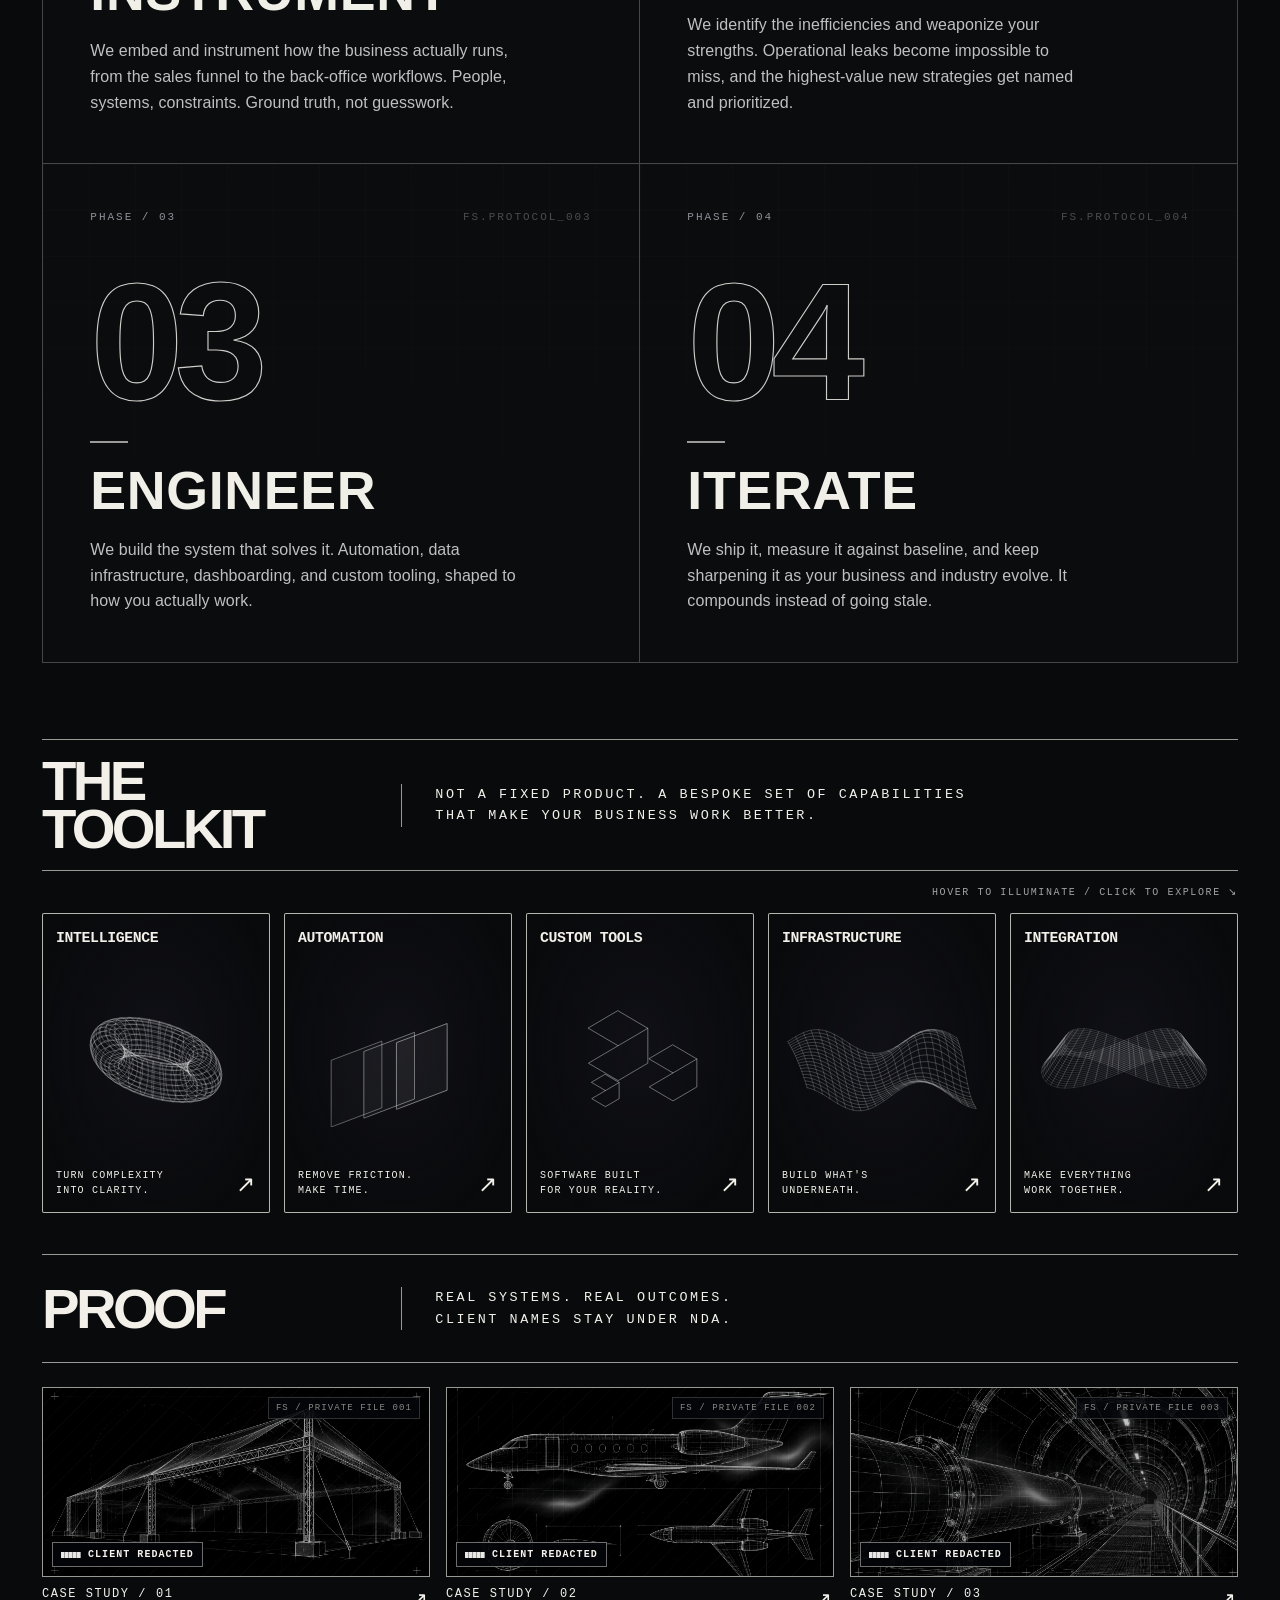
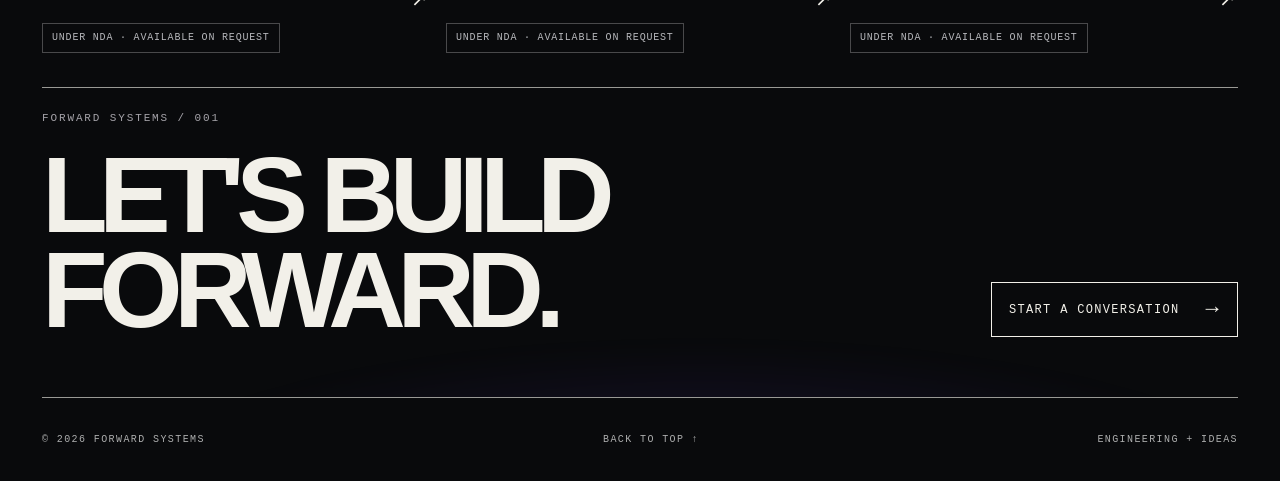
==== commit 3a7557ff: "Update PROOF section copy" ====
--- a/index.html
+++ b/index.html
@@ -19,7 +19,7 @@
       <nav class="site-links" id="site-links" aria-label="Sections">
         <a href="#approach">APPROACH</a>
         <a href="#toolkit">TOOLKIT</a>
-        <a href="#applications">CASE STUDIES</a>
+        <a href="#applications">PROOF</a>
         <a href="#contact">CONTACT</a>
       </nav>
       <button class="menu-toggle" id="menu-toggle" type="button" aria-controls="site-links" aria-expanded="false" aria-label="Toggle navigation"><span></span><span></span></button>
@@ -121,7 +121,7 @@
       <section class="content-section applications-section" id="applications" aria-labelledby="applications-heading">
         <div class="section-heading-row compact-heading">
           <h2 id="applications-heading">PROOF</h2>
-          <p>FROM THE FIRST QUESTION TO THE FINISHED TOOL.<br>THE APPLICATION IS ALWAYS BESPOKE.</p>
+          <p>REAL SYSTEMS. REAL OUTCOMES.<br>CLIENT NAMES STAY UNDER NDA.</p>
         </div>
         <div class="applications-grid" aria-label="Private case studies, available on request">
           <button type="button" class="application-card" data-case-study="01" aria-label="Request access to Case Study 01">
